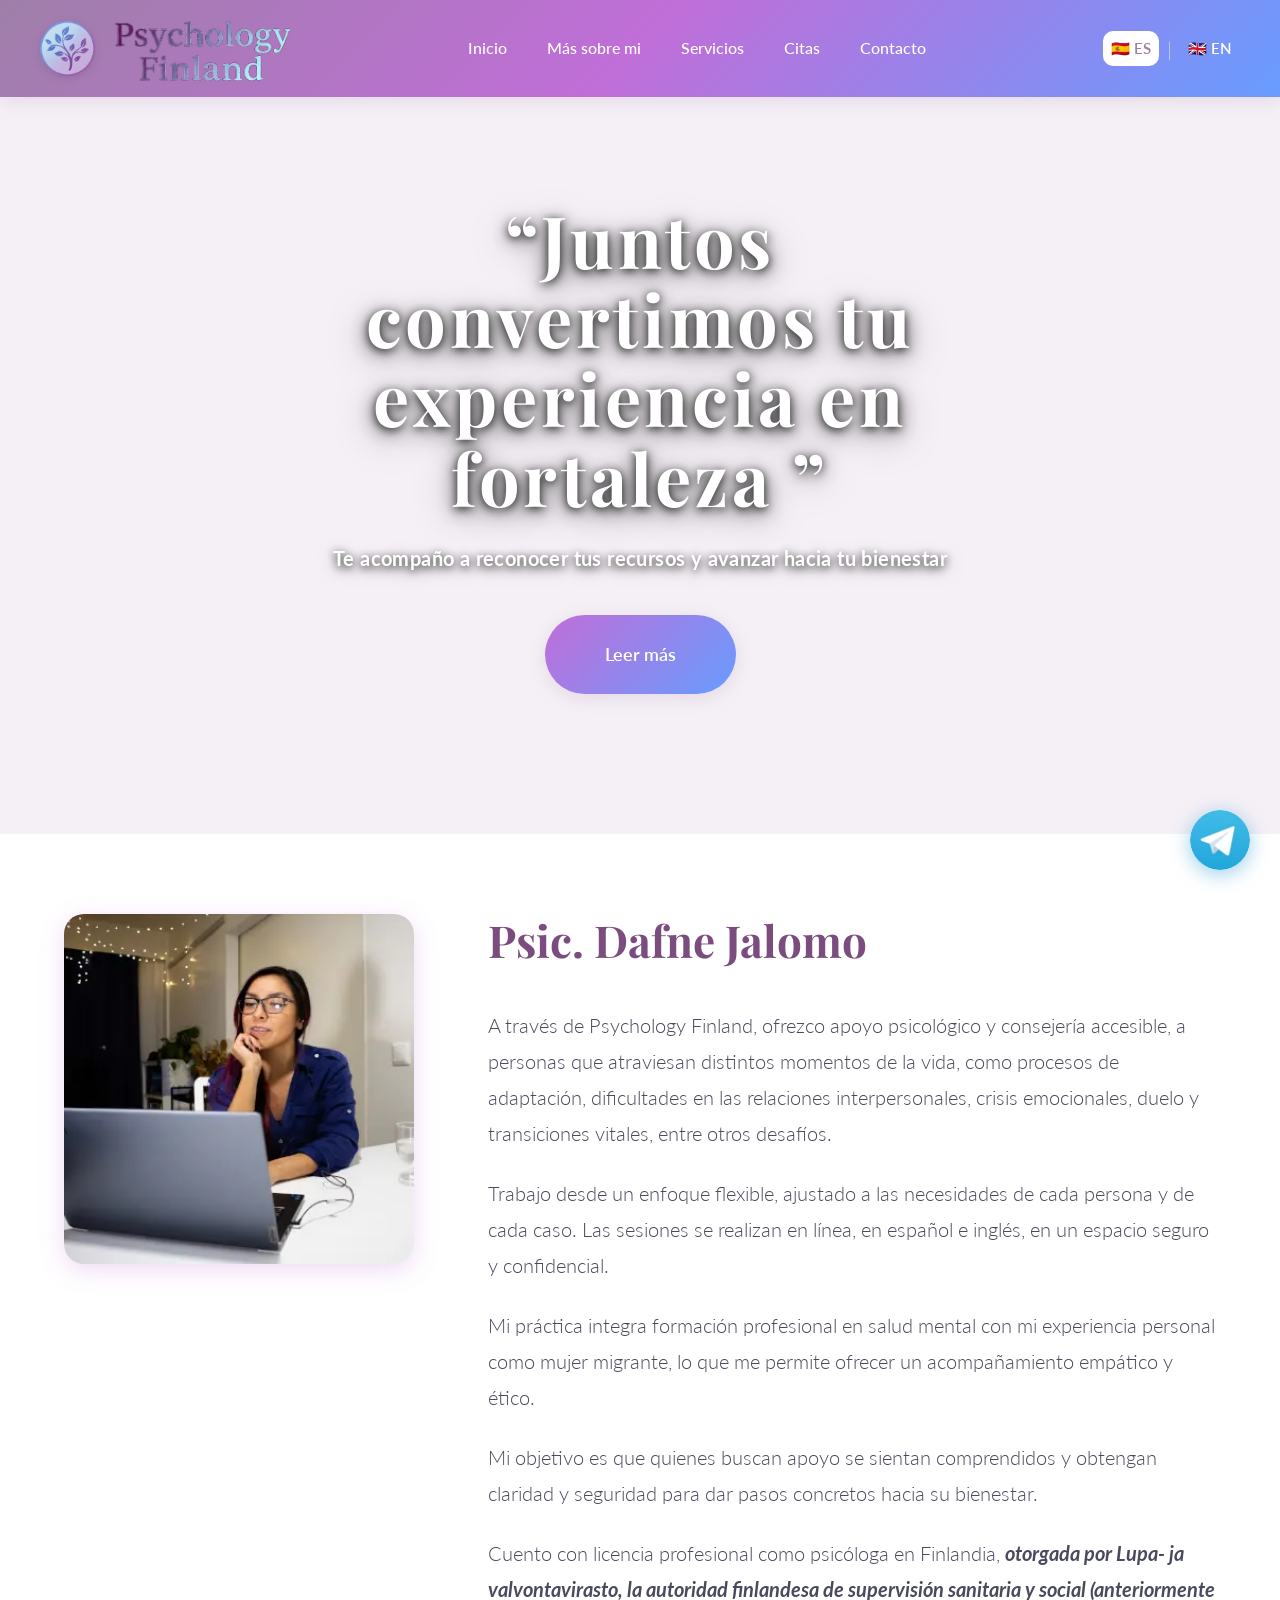
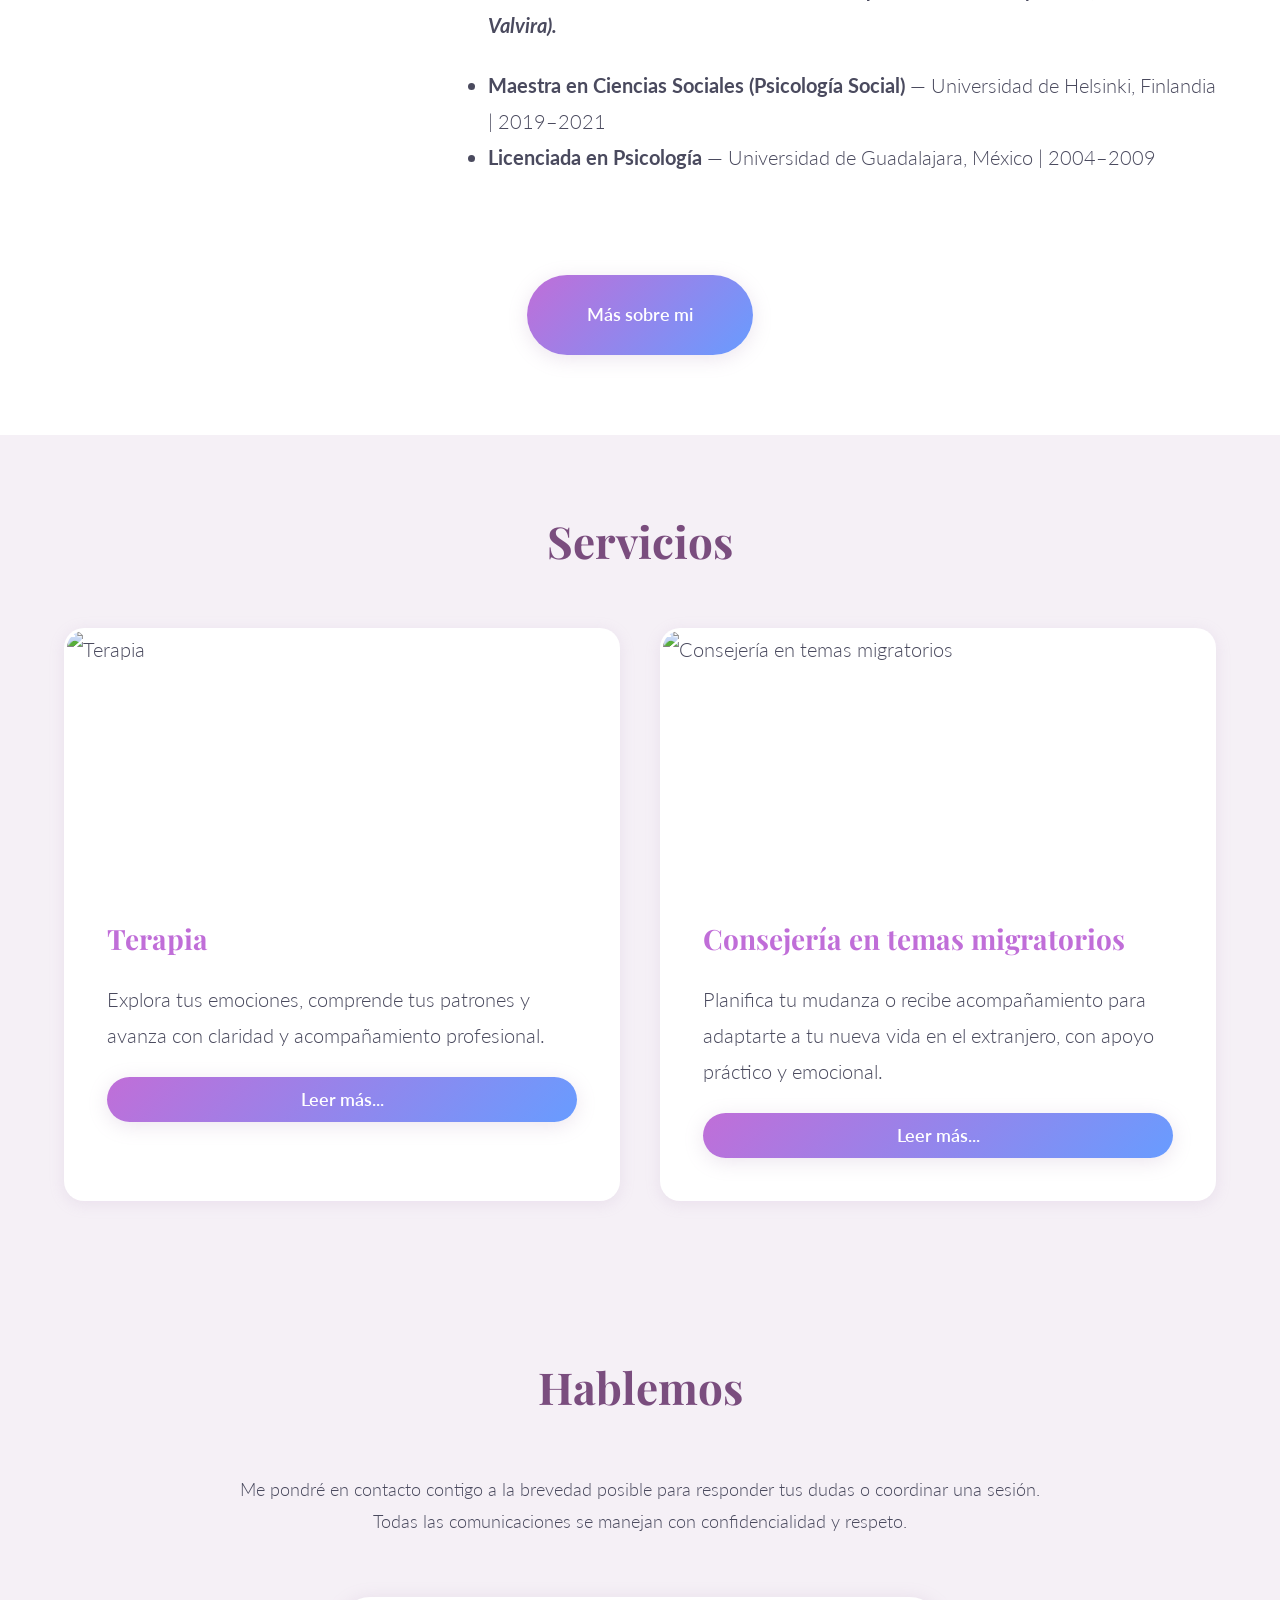
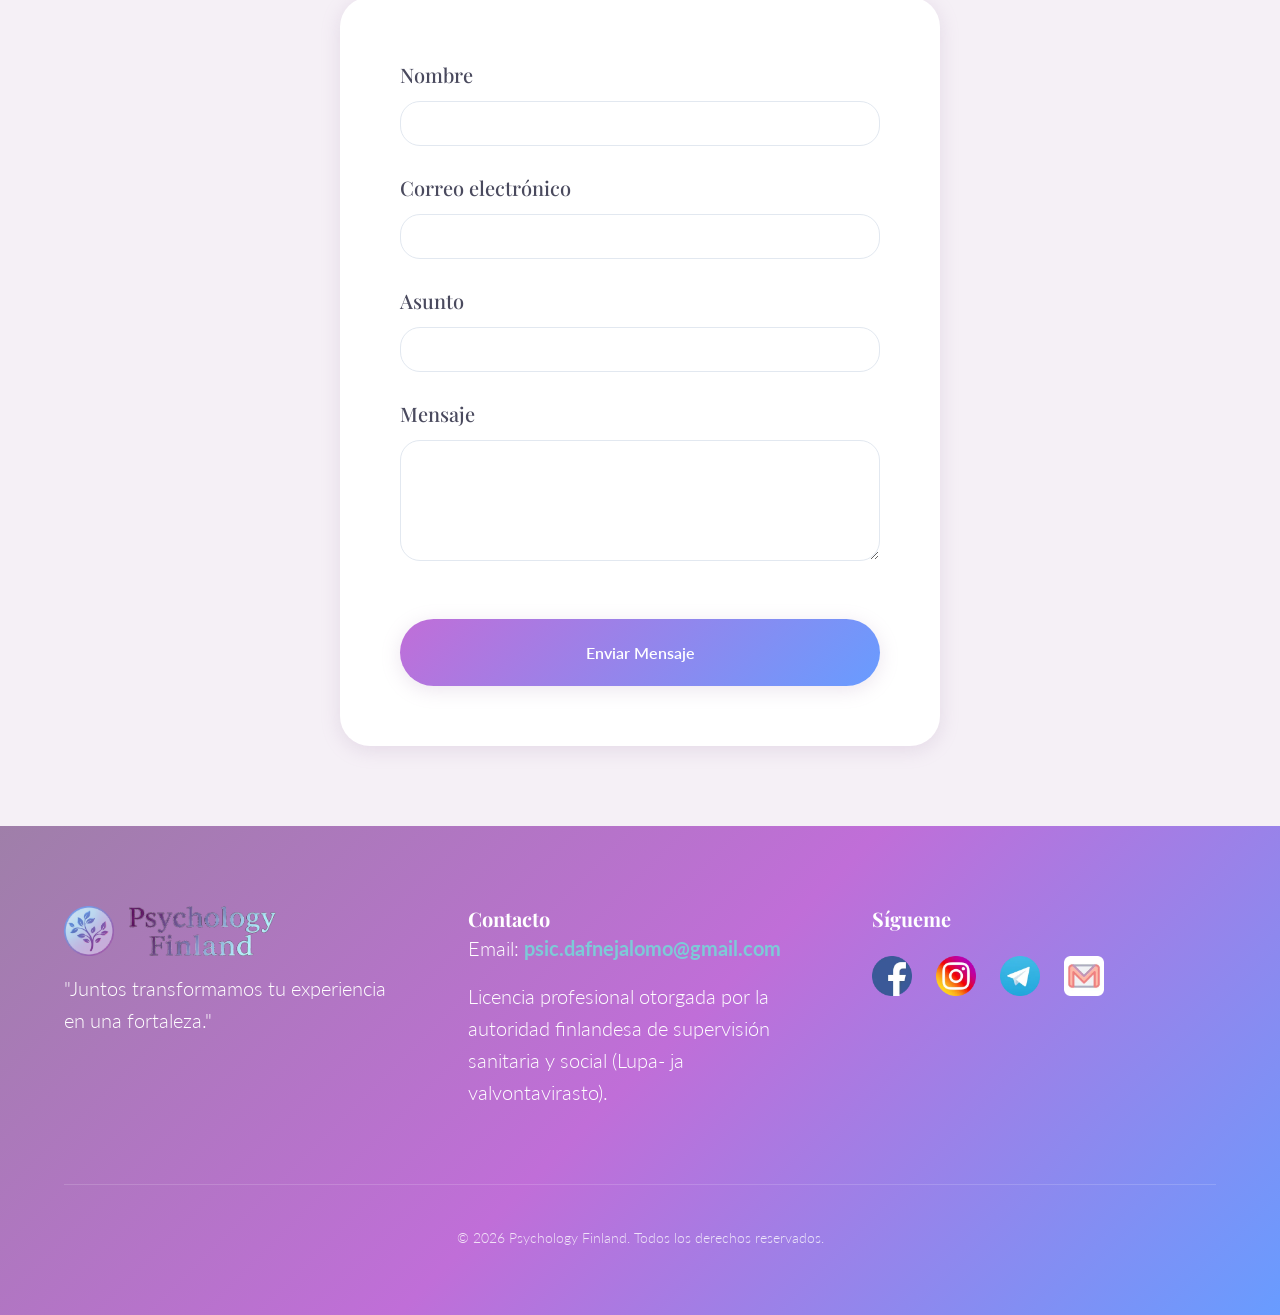
==== index.html @ 2a694413 "Primer commit: Diseño de la web terminado" ====
<!DOCTYPE html>
<html lang="es">

<head>
    <meta charset="UTF-8">
    <meta name="viewport" content="width=device-width, initial-scale=1.0">
    <meta name="description"
        content="Psychology Finland ofrece atención psicológica accesible para migrantes en Finlandia. Servicios en español e inglés.">
    <meta name="keywords" content="psicología, Finlandia, migrantes, terapia online, español, inglés, duelo migratorio">
    <meta name="author" content="Dafne Jalomo">
    <meta property="og:title" content="Psychology Finland - Atención Psicológica para Migrantes">
    <meta property="og:description" content="Juntos transformamos tu experiencia en una fortaleza">
    <meta property="og:type" content="website">
    <meta property="og:url" content="https://psychologyfinland.com">

    <title>Psychology Finland - Atención Psicológica para Migrantes</title>

    <!-- Google Fonts -->
    <link rel="preconnect" href="https://fonts.googleapis.com">
    <link rel="preconnect" href="https://fonts.gstatic.com" crossorigin>
    <link
        href="https://fonts.googleapis.com/css2?family=Playfair+Display:wght@700;900&family=Funnel+Sans:wght@300;400;500&family=Lora:wght@400;500;600&family=Lato:wght@300;400;700&display=swap"
        rel="stylesheet">

    <link rel="stylesheet" href="css/styles.css?v=3">
    <link rel="icon" type="image/png" sizes="192x192" href="img/logo-symbol-v2.png">
</head>

<body>
    <!-- Header -->
    <header class="header">
        <div class="header-container">
            <a href="index.html" class="logo" style="text-decoration: none;">
                <img src="img/logo-symbol-v2.png" alt="Psychology Finland Logo" class="header-logo-icon">
                <img src="img/logo-text-transparent.png" alt="Psychology Finland" class="header-logo-text">
            </a>
            <nav class="nav" id="mainNav">
                <a href="#" data-es="Inicio" data-en="Home">Inicio</a>
                <a href="about.html" data-es="Más sobre mi" data-en=" More about me">Más sobre mi</a>
                <div class="nav-dropdown">
                    <a href="#services" data-es="Servicios" data-en="Services">Servicios</a>
                    <div class="dropdown-menu">
                        <a href="terapia.html" data-es="Terapia" data-en="Therapy">Terapia</a>
                        <a href="consejeria.html" data-es="Consejería en temas migratorios"
                            data-en="Migration Counseling">Consejería en temas migratorios</a>
                    </div>
                </div>
                <a href="citas.html" data-es="Citas" data-en="Appointments">Citas</a>
                <a href="#contact" data-es="Contacto" data-en="Contact">Contacto</a>
            </nav>
            <div class="language-switcher">
                <input type="radio" name="lang" id="lang-es" value="es" checked hidden>
                <input type="radio" name="lang" id="lang-en" value="en" hidden>
                <label for="lang-es" class="lang-btn active" data-lang="es">🇪🇸 ES</label>
                <span class="separator">|</span>
                <label for="lang-en" class="lang-btn" data-lang="en">🇬🇧 EN</label>
            </div>
            <button class="menu-toggle" id="menuToggle">
                <span></span>
                <span></span>
                <span></span>
            </button>
        </div>
    </header>

    <!-- Hero Section -->
    <section class="hero">
        <div class="hero-image">
            <video autoplay muted loop playsinline loading="eager">
                <source src="videos/flor_animada.mp4" type="video/mp4">
                Tu navegador no soporta videos HTML5.
            </video>
        </div>
        <div class="hero-content">
            <h1 class="hero-title" data-es="&ldquo;Juntos convertimos tu experiencia en fortaleza &rdquo;"
                data-en="&ldquo;Together, we transform your experiences into strengths &rdquo;">
                &ldquo;Juntos convertimos tu experiencia en fortaleza &rdquo;
            </h1>
            <p class="hero-subtitle" data-es="Te acompaño a reconocer tus recursos y avanzar hacia tu bienestar"
                data-en="I support you in recognizing your resources and moving toward greater well-being.">
                Te acompaño a reconocer tus recursos y avanzar hacia tu bienestar
            </p>
            <a href="#about" class="cta-button">
                <span data-es="Leer más" data-en="Read more">Leer más</span>
            </a>
        </div>
    </section>

    <!-- About Section -->
    <section class="about" id="about">
        <div class="container">
            <div class="about-grid">
                <div class="about-image-wrapper">
                    <img src="img/DJalomo_330.webp" alt="Dafne Jalomo - Psychologist" class="about-image">
                </div>
                <div class="about-content">
                    <h2 class="section-title" data-es="Psic. Dafne Jalomo" data-en="Psychologist Dafne Jalomo">Psic.
                        Dafne Jalomo</h2>

                    <div class="about-text" data-es="visible" data-en="hidden">
                        <p>A través de Psychology Finland, ofrezco apoyo psicológico y consejería accesible, a personas
                            que atraviesan distintos momentos de la vida, como procesos de adaptación, dificultades en
                            las relaciones interpersonales, crisis emocionales, duelo y transiciones vitales, entre
                            otros desafíos.</p>

                        <p>Trabajo desde un enfoque flexible, ajustado a las necesidades de cada persona y de cada caso.
                            Las sesiones se realizan en línea, en español e inglés, en un espacio seguro y confidencial.
                        </p>

                        <p>Mi práctica integra formación profesional en salud mental con mi experiencia personal como
                            mujer migrante, lo que me permite ofrecer un acompañamiento empático y ético.</p>

                        <p>Mi objetivo es que quienes buscan apoyo se sientan comprendidos y obtengan claridad y
                            seguridad para dar pasos concretos hacia su bienestar.</p>

                        <p>Cuento con licencia profesional como psicóloga en Finlandia,
                            <strong><em>otorgada por Lupa- ja valvontavirasto, la autoridad finlandesa
                                    de supervisión sanitaria y social (anteriormente Valvira). </em></strong>
                        </p>

                        <ul>
                            <li><strong>Maestra en Ciencias Sociales (Psicología Social)</strong> — Universidad de
                                Helsinki, Finlandia | 2019–2021
                            </li>

                            <li><strong>Licenciada en Psicología</strong> — Universidad de Guadalajara, México |
                                2004–2009
                            </li>
                        </ul>
                    </div>

                    <div class="about-text" data-es="hidden" data-en="visible">
                        <p>Through Psychology Finland, I provide accessible psychological support and counseling to
                            individuals navigating different stages of life, such as adaptation processes, difficulties
                            in interpersonal relationships, emotional crises, grief, and life transitions, among other
                            challenges.</p>

                        <p>I work from a flexible approach, tailored to the needs of each individual and each case.
                            Sessions are conducted online, in Spanish and English, in a safe and confidential space.</p>

                        <p>My practice integrates professional training in mental health with my personal experience as
                            a migrant woman, allowing me to offer empathetic and ethical support.</p>

                        <p>My goal is for those seeking support to feel understood and to gain clarity and a sense of
                            security to take concrete steps toward their well-being.</p>

                        <p>I am a licensed psychologist in Finland,
                            <strong><em>registered with Lupa- ja valvontavirasto, the Finnish supervisory authority
                                    for health and social welfare (formerly Valvira).</em></strong>
                        </p>

                        <ul>
                            <li><strong>Master of Social Sciences (Social Psychology)</strong> — University of Helsinki,
                                Finland | 2019–2021
                            </li>

                            <li><strong>Bachelor’s Degree in Psychology</strong> — University of Guadalajara, Mexico |
                                2004–2009
                            </li>
                        </ul>
                    </div>
                </div>
            </div>
            <div class="about-cta-container">
                <a href="about.html" class="cta-button">
                    <span data-es="Más sobre mi" data-en="More about me">Más sobre mi</span>
                </a>
            </div>
        </div>
    </section>

    <!-- Services Section -->
    <section class="services" id="services">
        <div class="container">
            <h2 class="section-title centered" data-es="Servicios" data-en="Services">Servicios</h2>

            <div class="services-grid">
                <!-- Service Card 1 -->
                <div class="service-card">
                    <div class="service-image">
                        <img src="img/Boterapia.png" alt="Terapia" loading="lazy">
                    </div>
                    <div class="service-content">
                        <h3 data-es="Terapia" data-en="Therapy">Terapia Individual</h3>
                        <p data-es="Explora tus emociones, comprende tus patrones y avanza con claridad y acompañamiento profesional."
                            data-en="Explore your emotions, understand your patterns, and move forward with clarity and support. ">
                            Explora tus emociones, comprende tus patrones y avanza con claridad y acompañamiento
                            profesional.
                        </p>
                        <a href="terapia.html" class="cta-button service-btn">
                            <span data-es="Leer más..." data-en="Read more...">Leer más...</span>
                        </a>
                    </div>
                </div>

                <!-- Service Card 2 -->
                <div class="service-card">
                    <div class="service-image">
                        <img src="img/heroconsuling.png" alt="Consejería en temas migratorios" loading="lazy">
                    </div>
                    <div class="service-content">
                        <h3 data-es="Consejería en temas migratorios" data-en="Migration Counseling">
                            Consejería en temas migratorios</h3>
                        <p data-es="Planifica tu mudanza o recibe acompañamiento para adaptarte a tu nueva vida en el extranjero, con apoyo práctico y emocional. "
                            data-en="Plan your move and navigate the adaptation to your new life abroad with practical guidance and emotional support.">
                            Planifica tu mudanza o recibe acompañamiento para adaptarte a tu nueva vida en el
                            extranjero, con apoyo práctico y emocional.
                        </p>
                        <a href="consejeria.html" class="cta-button service-btn">
                            <span data-es="Leer más..." data-en="Read more...">Leer más...</span>
                        </a>
                    </div>
                </div>
            </div>
        </div>
    </section>

    <!-- Contact Section -->
    <section class="contact" id="contact">
        <div class="container">
            <h2 class="section-title centered" data-es="Hablemos" data-en="Get in touch">Hablemos</h2>

            <div class="contact-intro">
                <p data-es="Me pondré en contacto contigo a la brevedad posible para responder tus dudas o coordinar una sesión. Todas las comunicaciones se manejan con confidencialidad y respeto."
                    data-en="I will get back to you as soon as possible to answer your questions or schedule a session. All communications are handled with confidentiality and respect.">
                    Me pondré en contacto contigo a la brevedad posible para responder tus dudas o coordinar una sesión.
                    Todas las comunicaciones se manejan con confidencialidad y respeto.
                </p>
            </div>

            <div class="contact-form-container">
                <form action="mailto:psic.dafnejalomo@gmail.com" method="post" enctype="text/plain"
                    class="contact-form">
                    <div class="form-group">
                        <label for="name" data-es="Nombre" data-en="Name">Nombre</label>
                        <input type="text" id="name" name="name" required>
                    </div>

                    <div class="form-group">
                        <label for="email" data-es="Correo electrónico" data-en="Email">Correo electrónico</label>
                        <input type="email" id="email" name="email" required>
                    </div>

                    <div class="form-group">
                        <label for="subject" data-es="Asunto" data-en="Subject">Asunto</label>
                        <input type="text" id="subject" name="subject" required>
                    </div>

                    <div class="form-group">
                        <label for="message" data-es="Mensaje" data-en="Message">Mensaje</label>
                        <textarea id="message" name="message" rows="5" required></textarea>
                    </div>

                    <button type="submit" class="cta-button submit-btn">
                        <span data-es="Enviar Mensaje" data-en="Send Message">Enviar Mensaje</span>
                    </button>
                </form>
            </div>
        </div>
    </section>

    <!-- Footer -->
    <footer class="footer">
        <div class="container">
            <div class="footer-grid">
                <div class="footer-column">
                    <div class="footer-brand-container">
                        <img src="img/logo-symbol-v2.png" alt="Psychology Finland Logo" class="footer-logo-icon">
                        <img src="img/logo-text-transparent.png" alt="Psychology Finland" class="footer-logo-text">
                    </div>
                    <p data-es="&quot;Juntos transformamos tu experiencia en una fortaleza.&quot;"
                        data-en="&quot;Together we transform your experience into strengths.&quot;">
                        "Juntos transformamos tu experiencia en una fortaleza.
                    </p>
                </div>

                <div class="footer-column">
                    <h4 data-es="Contacto" data-en="Contact">Contacto</h4>
                    <p>Email: <a href="mailto:psic.dafnejalomo@gmail.com">psic.dafnejalomo@gmail.com</a></p>
                    <p data-es="Licencia profesional otorgada por la autoridad finlandesa de supervisión sanitaria y social (Lupa- ja valvontavirasto)."
                        data-en="Professional license granted by the Finnish supervisory authority for health and social welfare (Lupa- ja valvontavirasto).">
                        Licencia profesional otorgada por la autoridad finlandesa de supervisión sanitaria y social (Lupa- ja valvontavirasto).
                    </p>
                </div>

                <div class="footer-column">
                    <h4 data-es="Sígueme" data-en="Follow Me">Sígueme</h4>
                    <div class="social-icons">
                        <a href="https://www.facebook.com/Psic.Finlandia" aria-label="Facebook" target="_blank">
                            <img src="img/icono-facebook.webp" alt="Facebook">
                        </a>
                        <a href="https://www.instagram.com/psicologaenfinlandia/" aria-label="Instagram"
                            target="_blank">
                            <img src="img/icono-intagram.webp" alt="Instagram">
                        </a>
                        <a href="https://t.me/Dafne_ps" aria-label="Telegram" target="_blank">
                            <img src="img/icono-telegram.webp" alt="Telegram">
                        </a>
                        <a href="mailto:psic.dafnejalomo@gmail.com" aria-label="Email">
                            <img src="img/icono-email.webp" alt="Email">
                        </a>
                    </div>
                </div>
            </div>

            <div class="footer-bottom">
                <p>&copy; 2026 Psychology Finland. <span data-es="Todos los derechos reservados."
                        data-en="All rights reserved.">Todos los derechos reservados.</span></p>
            </div>
        </div>
    </footer>

    <!-- Floating Telegram Button -->
    <a href="https://t.me/Dafne_ps" class="floating-telegram" target="_blank" rel="noopener"
        aria-label="Contact on Telegram">
        <img src="img/icono-telegram.webp" alt="Telegram">
    </a>

    <script src="js/main.js"></script>
</body>

</html>
---- css/styles.css ----
/* ==========================================
   PSYCHOLOGY FINLAND - MODERN DESIGN SYSTEM
   ========================================== */

/* Reset & Base Styles */
* {
    margin: 0;
    padding: 0;
    box-sizing: border-box;
}

:root {
    /* Migration Transition Color Palette */
    --color-lilac-light: #b695c0;
    --color-lilac-medium: #9f7fa9;
    --color-magenta: #c06ed8;
    --color-purple-dark: #7A4D7E;
    --color-sky-blue: #689cff;
    --color-turquoise: #7dcad7;
    --color-sand: #f5f0f6;
    --color-white: #FFFFFF;
    --color-slate: #4a4a5e;

    /* Typography */
    --font-heading: 'Playfair Display', serif;
    --font-body: 'Lato', sans-serif;

    /* Spacing */
    --spacing-xs: 8px;
    --spacing-sm: 16px;
    --spacing-md: 24px;
    --spacing-lg: 40px;
    --spacing-xl: 60px;
    --spacing-xxl: 80px;

    /* Border Radius */
    --radius-sm: 10px;
    --radius-md: 20px;
    --radius-lg: 30px;
    --radius-full: 9999px;

    /* Shadows - Lilac tones */
    --shadow-sm: 0 2px 10px rgba(159, 127, 169, 0.15);
    --shadow-md: 0 4px 20px rgba(159, 127, 169, 0.2);
    --shadow-lg: 0 8px 30px rgba(159, 127, 169, 0.25);

    /* Transitions */
    --transition: 300ms ease-in-out;
}

html {
    scroll-behavior: smooth;
}

body {
    font-family: var(--font-body);
    font-size: 20px;
    font-weight: 300;
    line-height: 1.8;
    color: var(--color-slate);
    background-color: var(--color-sand);
    overflow-x: hidden;
}

/* Container */
.container {
    max-width: 1200px;
    margin: 0 auto;
    padding: 0 var(--spacing-md);
}

/* Typography */
h1,
h2,
h3,
h4,
h5,
h6 {
    font-family: var(--font-heading);
    line-height: 1.3;
    font-weight: 700;
    color: var(--color-lilac-medium);
}

h1 {
    font-size: clamp(2rem, 5vw, 3rem);
}

h2 {
    font-size: clamp(1.75rem, 4vw, 2.5rem);
}

h3 {
    font-size: clamp(1.25rem, 3vw, 1.75rem);
}

p {
    margin-bottom: var(--spacing-md);
}

a {
    color: var(--color-magenta);
    text-decoration: none;
    transition: color var(--transition);
}

a:hover {
    color: var(--color-sky-blue);
}

/* ==========================================
   HEADER
   ========================================== */
.header {
    position: fixed;
    top: 0;
    left: 0;
    right: 0;
    z-index: 1000;
    background: linear-gradient(135deg,
            var(--color-lilac-medium) 0%,
            var(--color-magenta) 50%,
            var(--color-sky-blue) 100%);
    backdrop-filter: blur(10px);
    box-shadow: var(--shadow-md);
    padding: var(--spacing-sm) var(--spacing-md);
    transition: all var(--transition);
}

.header.scrolled {
    padding: 8px 24px;
    box-shadow: 0 4px 20px rgba(0, 0, 0, 0.12);
}

.header-container {
    max-width: 1200px;
    margin: 0 auto;
    display: flex;
    align-items: center;
    justify-content: space-between;
    gap: var(--spacing-md);
}

.logo {
    display: flex;
    align-items: center;
    gap: 10px;
}

.header-logo-icon {
    height: 55px;
    width: auto;
    object-fit: contain;
    filter: drop-shadow(0 2px 4px rgba(0, 0, 0, 0.1));
    transition: height 0.3s ease;
}

.header-logo-text {
    height: 60px;
    width: auto;
    object-fit: contain;
    margin-left: 10px;
    margin-top: 5px;
}



.footer-brand-container {
    display: flex;
    align-items: center;
    gap: 15px;
    margin-bottom: var(--spacing-sm);
}

.footer-logo-icon {
    height: 50px;
    width: auto;
    object-fit: contain;
}

.footer-logo-text {
    height: 50px;
    width: auto;
    object-fit: contain;
}

.footer-logo-pf {
    height: 60px;
    width: auto;
    margin-bottom: var(--spacing-sm);
    display: block;
}

.logo span {
    font-family: var(--font-heading);
    font-size: 1.5rem;
    font-weight: 400;
    color: var(--color-white);
    letter-spacing: 0.5px;
    text-shadow: 0 2px 4px rgba(0, 0, 0, 0.1);
    white-space: nowrap;
}

.nav {
    display: flex;
    gap: var(--spacing-lg);
}

.nav a {
    font-weight: 500;
    font-size: 1rem;
    color: var(--color-white);
    position: relative;
    padding: var(--spacing-xs) 0;
}

.nav a::after {
    content: '';
    position: absolute;
    bottom: 0;
    left: 0;
    width: 0;
    height: 2px;
    background-color: var(--color-turquoise);
    transition: width var(--transition);
}

.nav a:hover::after {
    width: 100%;
}

.nav-dropdown {
    position: relative;
    display: flex;
    align-items: center;
}

.dropdown-menu {
    display: none;
    position: absolute;
    top: 100%;
    left: 0;
    background-color: var(--color-white);
    min-width: 220px;
    box-shadow: var(--shadow-md);
    border-radius: var(--radius-sm);
    z-index: 1000;
    flex-direction: column;
    padding: var(--spacing-xs) 0;
    margin-top: 5px;
}

.nav-dropdown:hover .dropdown-menu {
    display: flex;
}

.dropdown-menu a {
    color: var(--color-slate) !important;
    padding: 10px 20px !important;
    font-size: 0.95rem;
    display: block;
    width: 100%;
}

.dropdown-menu a:hover {
    background-color: var(--color-sand);
    color: var(--color-magenta) !important;
}

.dropdown-menu a::after {
    display: none;
    /* No underline effect in dropdown */
}

.language-switcher {
    display: flex;
    align-items: center;
    gap: var(--spacing-xs);
}

.lang-btn {
    background: none;
    border: none;
    font-family: var(--font-body);
    font-size: 0.95rem;
    font-weight: 600;
    color: var(--color-white);
    cursor: pointer;
    padding: 4px 8px;
    border-radius: var(--radius-sm);
    transition: all var(--transition);
}

.lang-btn.active {
    color: var(--color-lilac-medium);
    background-color: var(--color-white);
}

.lang-btn:hover:not(.active) {
    background-color: rgba(255, 255, 255, 0.15);
}

.separator {
    color: var(--color-white);
    opacity: 0.6;
}

.menu-toggle {
    display: none;
    flex-direction: column;
    gap: 5px;
    background: none;
    border: none;
    cursor: pointer;
    padding: var(--spacing-xs);
}

.menu-toggle span {
    width: 25px;
    height: 2px;
    background-color: var(--color-white);
    transition: all var(--transition);
}

/* ==========================================
   HERO SECTION
   ========================================== */
.hero {
    position: relative;
    min-height: 65vh;
    display: flex;
    align-items: center;
    justify-content: center;
    padding: var(--spacing-xxl) var(--spacing-md);
    padding-top: calc(var(--spacing-xxl) + 60px);
    overflow: hidden;
}

.hero-image {
    position: absolute;
    top: 0;
    left: 0;
    width: 100%;
    height: 100%;
    z-index: 0;
}

.hero-image::after {
    content: '';
    position: absolute;
    top: 0;
    left: 0;
    width: 100%;
    height: 100%;
    background: transparent;
}

.hero-image img {
    width: 100%;
    height: 100%;
    object-fit: cover;
    object-position: center;
}

.hero-image video {
    width: 100%;
    height: 100%;
    object-fit: cover;
    object-position: center;
}

.hero-about {
    min-height: 55vh;
}

.hero-about .hero-image img {
    object-position: left 45%;
}

.hero-content {
    position: relative;
    z-index: 1;
    max-width: 800px;
    text-align: center;
    padding: var(--spacing-xl);
    background: transparent;
    border-radius: var(--radius-md);
}

.hero-title {
    font-family: var(--font-heading);
    font-size: clamp(2.5rem, 8vw, 4.5rem);
    font-weight: 700;
    letter-spacing: 0.05em;
    line-height: 1.1;
    margin-bottom: var(--spacing-md);
    color: var(--color-white);
    text-shadow:
        0 2px 10px rgba(0, 0, 0, 0.8),
        0 4px 20px rgba(0, 0, 0, 0.6),
        0 8px 40px rgba(0, 0, 0, 0.4);
}

.hero-subtitle {
    font-size: 1.25rem;
    font-weight: 700;
    letter-spacing: 0.02em;
    margin-bottom: var(--spacing-lg);
    color: var(--color-white);
    line-height: 1.7;
    text-shadow:
        0 2px 8px rgba(0, 0, 0, 0.8),
        0 4px 16px rgba(0, 0, 0, 0.5);
}

/* Page Hero (clean without image, using theme gradient) */
.hero-clean {
    min-height: 40vh;
    background: linear-gradient(135deg, var(--color-lilac-medium) 0%, var(--color-magenta) 50%, var(--color-sky-blue) 100%);
    display: flex;
    align-items: center;
    justify-content: center;
    padding-top: 80px;
    /* Offset for fixed header */
    text-align: center;
}

.hero-therapy {
    background: linear-gradient(rgba(159, 127, 169, 0.4), rgba(182, 149, 192, 0.5)), url('../img/balsa 2 dafne.webp');
    background-size: cover;
    background-position: center;
    background-repeat: no-repeat;
    min-height: 55vh;
}

.hero-counseling {
    background: linear-gradient(rgba(159, 127, 169, 0.4), rgba(182, 149, 192, 0.5)), url('../img/heroconsuling.png');
    background-size: cover;
    background-position: center 15%;
    background-repeat: no-repeat;
    min-height: 55vh;
}

.hero-clean .hero-content {
    background: transparent;
    padding: var(--spacing-lg);
}

.hero-clean .hero-title {
    text-shadow: 0 2px 10px rgba(0, 0, 0, 0.2);
    margin-bottom: 0;
}

.hero-therapy .hero-title,
.hero-counseling .hero-title {
    text-shadow: 0 4px 20px rgba(0, 0, 0, 0.6);
}

/* Readable Text Page Content */
.page-content {
    padding: var(--spacing-xxl) var(--spacing-md);
    background-color: var(--color-white);
}

.text-container {
    max-width: 800px;
    margin: 0 auto;
    font-size: 1.15rem;
    line-height: 1.9;
    color: var(--color-slate);
}

.text-container p {
    margin-bottom: var(--spacing-lg);
}

.text-container h2 {
    margin-top: var(--spacing-xl);
    margin-bottom: var(--spacing-md);
    color: var(--color-purple-dark);
}

.text-container h3 {
    margin-top: var(--spacing-lg);
    margin-bottom: var(--spacing-sm);
    color: var(--color-magenta);
}


.cta-button {
    display: inline-block;
    padding: var(--spacing-md) var(--spacing-xl);
    background: linear-gradient(135deg, var(--color-magenta) 0%, var(--color-sky-blue) 100%);
    color: var(--color-white);
    font-family: var(--font-body);
    font-size: 1.1rem;
    font-weight: 600;
    border-radius: var(--radius-full);
    box-shadow: var(--shadow-md);
    transition: all var(--transition);
    border: none;
}

.cta-button:hover {
    background: linear-gradient(135deg, var(--color-sky-blue) 0%, var(--color-turquoise) 100%);
    transform: translateY(-3px);
    box-shadow: var(--shadow-lg);
    color: var(--color-white);
}

.cta-button:active {
    transform: translateY(-1px);
}

/* ==========================================
   ABOUT SECTION
   ========================================== */
.about {
    padding: var(--spacing-xxl) var(--spacing-md);
    background-color: var(--color-white);
}

.section-title {
    font-family: var(--font-heading);
    font-size: clamp(2rem, 5vw, 2.75rem);
    font-weight: 700;
    color: var(--color-purple-dark);
    margin-bottom: var(--spacing-lg);
    line-height: 1.2;
}

.section-title.centered {
    text-align: center;
    margin-bottom: var(--spacing-xl);
}


.about-grid {
    display: grid;
    grid-template-columns: 1fr 2fr;
    gap: var(--spacing-xl);
    align-items: start;
}

.about-image-wrapper {
    position: sticky;
    top: 100px;
}

.about-image {
    width: 100%;
    max-width: 350px;
    border-radius: var(--radius-md);
    box-shadow: 0 6px 25px rgba(192, 110, 216, 0.25);
    transition: transform var(--transition);
}

.about-image:hover {
    transform: scale(1.02);
}

.about-cta-container {
    width: 100%;
    text-align: center;
    margin-top: var(--spacing-xl);
    padding-top: var(--spacing-lg);
    display: block;
}

/* ==========================================
   ABOUT CARDS GRID
   ========================================== */
.about-grid-cards {
    display: grid;
    grid-template-columns: 1fr;
    gap: var(--spacing-lg);
    margin-bottom: var(--spacing-xl);
    max-width: 900px;
    margin-left: auto;
    margin-right: auto;
}

.about-card {
    background-color: var(--color-white);
    border-radius: var(--radius-md);
    box-shadow: 0 4px 20px rgba(0, 0, 0, 0.05);
    /* Soft, static shadow */
    padding: var(--spacing-lg);
    border: 1px solid rgba(159, 127, 169, 0.1);
    transition: transform 0.3s ease;
    /* Subtle hover lift only */
    height: 100%;
    /* Equal height cards */
    display: flex;
    flex-direction: column;
}

.about-card:hover {
    transform: translateY(-5px);
    box-shadow: 0 8px 25px rgba(0, 0, 0, 0.08);
}

.about-card-title {
    font-family: var(--font-heading);
    color: var(--color-lilac-medium);
    margin-bottom: var(--spacing-md);
    border-bottom: 2px solid var(--color-sky-blue);
    padding-bottom: var(--spacing-xs);
    font-size: 2rem;
}

.about-card-content {
    color: var(--color-slate);
    line-height: 1.7;
    flex-grow: 1;
}

/* Full width card for specific sections */
.about-card.full-width {
    grid-column: 1 / -1;
}

/* Highlight card style */
.highlight-card {
    background-color: rgba(182, 149, 192, 0.05);
    border-color: var(--color-lilac-medium);
}

.two-columns {
    display: grid;
    grid-template-columns: 1fr 1fr;
    gap: var(--spacing-md);
}

.detail-text {
    display: block;
    font-size: 0.9em;
    color: var(--color-text-light);
    margin-top: 5px;
}

.excerpt-text {
    font-size: 0.95em;
    font-style: italic;
    background: #f9f9f9;
    padding: var(--spacing-sm);
    border-radius: var(--radius-sm);
    margin-top: var(--spacing-md);
}

/* Mobile responsiveness */
@media (max-width: 768px) {
    .two-columns {
        grid-template-columns: 1fr;
    }

    .about-card.full-width {
        grid-column: auto;
    }

    .about-card-title {
        font-size: 1.25rem;
    }
}

/* ==========================================
   SERVICES SECTION
   ========================================== */
.services {
    padding: var(--spacing-xxl) var(--spacing-md);
    background-color: var(--color-sand);
}

.services-grid {
    display: grid;
    grid-template-columns: repeat(auto-fit, minmax(300px, 1fr));
    gap: var(--spacing-lg);
    margin-top: var(--spacing-xl);
}

.service-card {
    background-color: var(--color-white);
    border-radius: var(--radius-md);
    overflow: hidden;
    box-shadow: 0 3px 15px rgba(182, 149, 192, 0.18);
    transition: all var(--transition);
    border: 3px solid transparent;
}

.service-card:hover {
    transform: translateY(-10px);
    box-shadow: 0 10px 40px rgba(192, 110, 216, 0.3);
    border-color: var(--color-turquoise);
}

.service-image {
    width: 100%;
    height: 250px;
    overflow: hidden;
}

.service-image img {
    width: 100%;
    height: 100%;
    object-fit: cover;
    transition: transform var(--transition);
}

.service-card:hover .service-image img {
    transform: scale(1.1);
}

.service-content {
    padding: var(--spacing-lg);
}

.service-content h3 {
    margin-bottom: var(--spacing-md);
    color: var(--color-magenta);
}

.service-content p {
    color: var(--color-slate);
    margin-bottom: 0;
}

.service-btn {
    margin-top: var(--spacing-md);
    width: 100%;
    text-align: center;
}

.service-btn {
    margin-top: var(--spacing-md);
    width: 100%;
    text-align: center;
    padding: 12px 10px;
    /* Ensure text doesn't get cut off */
    white-space: normal;
    overflow: visible;
    line-height: 1.2;
}

@media (max-width: 480px) {
    .service-content {
        padding: var(--spacing-md);
        /* Give more space for content */
    }

    .service-btn {
        font-size: 0.95rem;
        padding: 10px 5px;
    }
}

/* ==========================================
   CONTACT SECTION
   ========================================== */
.contact {
    padding: var(--spacing-xxl) 0;
    background-color: var(--color-light);
}

.contact-intro {
    text-align: center;
    max-width: 800px;
    margin: 0 auto var(--spacing-xl);
}

.contact-intro p {
    font-size: 1.1rem;
    color: var(--color-slate);
}

.contact-form-container {
    max-width: 600px;
    margin: 0 auto;
    background: var(--color-white);
    padding: var(--spacing-xl);
    border-radius: var(--radius-lg);
    box-shadow: var(--shadow-md);
}

.contact-form .form-group {
    margin-bottom: var(--spacing-md);
}

.contact-form label {
    display: block;
    margin-bottom: 8px;
    font-weight: 500;
    color: var(--color-dark);
    font-family: var(--font-heading);
}

.contact-form input,
.contact-form textarea {
    width: 100%;
    padding: 12px;
    border: 1px solid #e2e8f0;
    border-radius: var(--radius-md);
    font-family: var(--font-body);
    font-size: 1rem;
    transition: border-color 0.3s ease, box-shadow 0.3s ease;
}

.contact-form input:focus,
.contact-form textarea:focus {
    outline: none;
    border-color: var(--color-primary);
    box-shadow: 0 0 0 3px rgba(139, 92, 246, 0.1);
}

.contact-form .submit-btn {
    width: 100%;
    margin-top: var(--spacing-md);
    border: none;
    cursor: pointer;
    font-size: 1rem;
}

/* ==========================================
   FOOTER
   ========================================== */
.footer {
    background: linear-gradient(135deg,
            var(--color-lilac-medium) 0%,
            var(--color-magenta) 50%,
            var(--color-sky-blue) 100%);
    color: var(--color-white);
    padding: var(--spacing-xxl) var(--spacing-md) var(--spacing-lg);
}

.footer-grid {
    display: grid;
    grid-template-columns: repeat(auto-fit, minmax(250px, 1fr));
    gap: var(--spacing-xl);
    margin-bottom: var(--spacing-xl);
}

.footer-column h4 {
    color: var(--white);
    margin-bottom: 0;
    font-size: 1.25rem;
}

.footer-column p {
    margin-bottom: var(--spacing-sm);
    line-height: 1.6;
}

.footer-column a {
    color: var(--color-turquoise);
    font-weight: 700;
    transition: color var(--transition);
}

.footer-column a:hover {
    color: var(--white);
}

.social-icons {
    display: flex;
    gap: var(--spacing-md);
    margin-top: var(--spacing-md);
}

.social-icons a {
    transition: transform var(--transition);
}

.social-icons a:hover {
    transform: translateY(-5px);
}

.social-icons img {
    width: 40px;
    height: 40px;
    transition: filter var(--transition);
}


.footer-bottom {
    text-align: center;
    padding-top: var(--spacing-lg);
    border-top: 1px solid rgba(255, 255, 255, 0.2);
    font-size: 0.9rem;
    opacity: 0.8;
}

/* ==========================================
   RESPONSIVE DESIGN
   ========================================== */

/* Tablet */
@media (max-width: 1024px) {
    .about-grid {
        grid-template-columns: 1fr;
        gap: var(--spacing-lg);
    }

    .about-image-wrapper {
        position: static;
        text-align: center;
    }

    .about-image {
        max-width: 300px;
    }
}

/* Mobile */
@media (max-width: 768px) {
    .nav {
        position: fixed;
        top: 70px;
        right: -100%;
        width: 250px;
        height: calc(100vh - 70px);
        background: linear-gradient(135deg,
                var(--color-lilac-medium) 0%,
                var(--color-magenta) 50%,
                var(--color-sky-blue) 100%);
        backdrop-filter: blur(10px);
        flex-direction: column;
        padding: var(--spacing-lg);
        box-shadow: var(--shadow-lg);
        transition: right var(--transition);
        gap: var(--spacing-md);
        overflow-y: auto;
    }

    .nav.active {
        right: 0;
    }

    .nav-dropdown {
        flex-direction: column;
        align-items: flex-start;
        width: 100%;
    }

    .dropdown-menu {
        position: static;
        display: none;
        box-shadow: none;
        background-color: rgba(255, 255, 255, 0.1);
        padding: 5px 0;
        margin-top: 10px;
        width: 100%;
        min-width: unset;
        border-radius: var(--radius-sm);
    }

    .nav-dropdown:hover .dropdown-menu,
    .nav-dropdown:active .dropdown-menu,
    .nav-dropdown:focus-within .dropdown-menu {
        display: flex;
    }

    .dropdown-menu a {
        color: var(--color-white) !important;
        padding: 10px 15px !important;
        font-size: 0.95rem;
    }

    .dropdown-menu a:hover {
        background-color: rgba(255, 255, 255, 0.2);
    }

    .menu-toggle {
        display: flex;
    }

    .menu-toggle.active span:nth-child(1) {
        transform: rotate(45deg) translate(7px, 7px);
    }

    .menu-toggle.active span:nth-child(2) {
        opacity: 0;
    }

    .menu-toggle.active span:nth-child(3) {
        transform: rotate(-45deg) translate(7px, -7px);
    }

    .hero {
        min-height: 90vh;
        padding: var(--spacing-xl) var(--spacing-md);
    }

    .hero-content {
        padding: var(--spacing-lg);
    }

    .hero-subtitle {
        font-size: 1.1rem;
    }

    .hero-about {
        align-items: flex-start;
        padding-top: 120px;
    }

    .services-grid {
        grid-template-columns: 1fr;
    }

    .footer-grid {
        grid-template-columns: 1fr;
        gap: var(--spacing-lg);
    }
}

@media (max-width: 480px) {
    :root {
        --spacing-xl: 40px;
        --spacing-xxl: 60px;
    }

    p,
    li {
        font-size: 18px;
        line-height: 1.6;
    }

    .header-container {
        gap: var(--spacing-sm);
    }

    .header-logo-text {
        display: block;
        height: 28px;
        margin-left: 8px;
        margin-top: 3px;
    }



    .header-logo-icon {
        height: 45px;
    }

    .logo {
        gap: 8px;
    }

    .logo span {
        font-size: 1.2rem;
    }

    .hero-content {
        padding: var(--spacing-md);
    }

    .cta-button {
        padding: var(--spacing-md) var(--spacing-lg);
        font-size: 1rem;
    }
}

/* ==========================================
   UTILITY CLASSES
   ========================================== */
[data-es="hidden"],
[data-en="hidden"] {
    display: none;
}

/* ==========================================
   FLOATING TELEGRAM BUTTON
   ========================================== */
.floating-telegram {
    position: fixed;
    bottom: 30px;
    right: 30px;
    z-index: 999;
    width: 60px;
    height: 60px;
    border-radius: 50%;
    /* background: linear-gradient(135deg, #0088cc, #229ED9); Removed to avoid double blue margin */
    box-shadow: 0 4px 20px rgba(0, 136, 204, 0.4);
    display: flex;
    align-items: center;
    justify-content: center;
    transition: all 0.3s ease;
}

.floating-telegram:hover {
    transform: translateY(-5px) scale(1.1);
    box-shadow: 0 6px 30px rgba(0, 136, 204, 0.6);
}

.floating-telegram img {
    width: 100%;
    height: 100%;
    object-fit: cover;
    border-radius: 50%;
}

@media (max-width: 768px) {
    .floating-telegram {
        bottom: 20px;
        right: 20px;
        width: 50px;
        height: 50px;
    }

    .floating-telegram img {
        width: 100%;
        height: 100%;
    }
}

/* Smooth animations */
@keyframes fadeIn {
    from {
        opacity: 0;
        transform: translateY(20px);
    }

    to {
        opacity: 1;
        transform: translateY(0);
    }
}

.fade-in {
    animation: fadeIn 0.6s ease-out;
}

/* Focus styles for accessibility */
button:focus,
a:focus {
    outline: 1px solid var(--color-sky-blue);
    outline-offset: 1px;
}

/* Print styles */
@media print {

    .header,
    .footer,
    .cta-button {
        display: none;
    }
}

/* Espaciado para la página de terapia */
.therapy-detail-page {
    padding: 80px 0;
    /* 80px arriba y abajo, 0 a los lados */
}

/* Ajuste opcional para móviles */
@media (max-width: 768px) {
    .therapy-detail-page {
        padding: 40px 0;
    }
}

/* ==========================================
   HELP SECTIONS (THERAPY & COUNSELING)
   ========================================== */
.therapy-help-section {
    background: linear-gradient(rgba(74, 74, 94, 0.65), rgba(74, 74, 94, 0.65)), url('../img/ayuda-terapia.png');
    background-size: cover;
    background-position: center;
    background-attachment: fixed;
    padding: var(--spacing-xxl) var(--spacing-md);
    color: var(--color-white);
    text-shadow: 0 2px 4px rgba(0,0,0,0.5);
}

.counseling-help-section {
    background: linear-gradient(rgba(74, 74, 94, 0.65), rgba(74, 74, 94, 0.65)), url('../img/ayuda-consejeria.jpg');
    background-size: cover;
    background-position: center;
    background-attachment: fixed;
    padding: var(--spacing-xxl) var(--spacing-md);
    color: var(--color-white);
    text-shadow: 0 2px 4px rgba(0,0,0,0.5);
}

/* Fix background image zoom on mobile devices */
@media (max-width: 768px) {
    .therapy-help-section,
    .counseling-help-section {
        background-attachment: scroll;
        background-position: center top;
        padding: var(--spacing-xl) var(--spacing-md);
    }
}
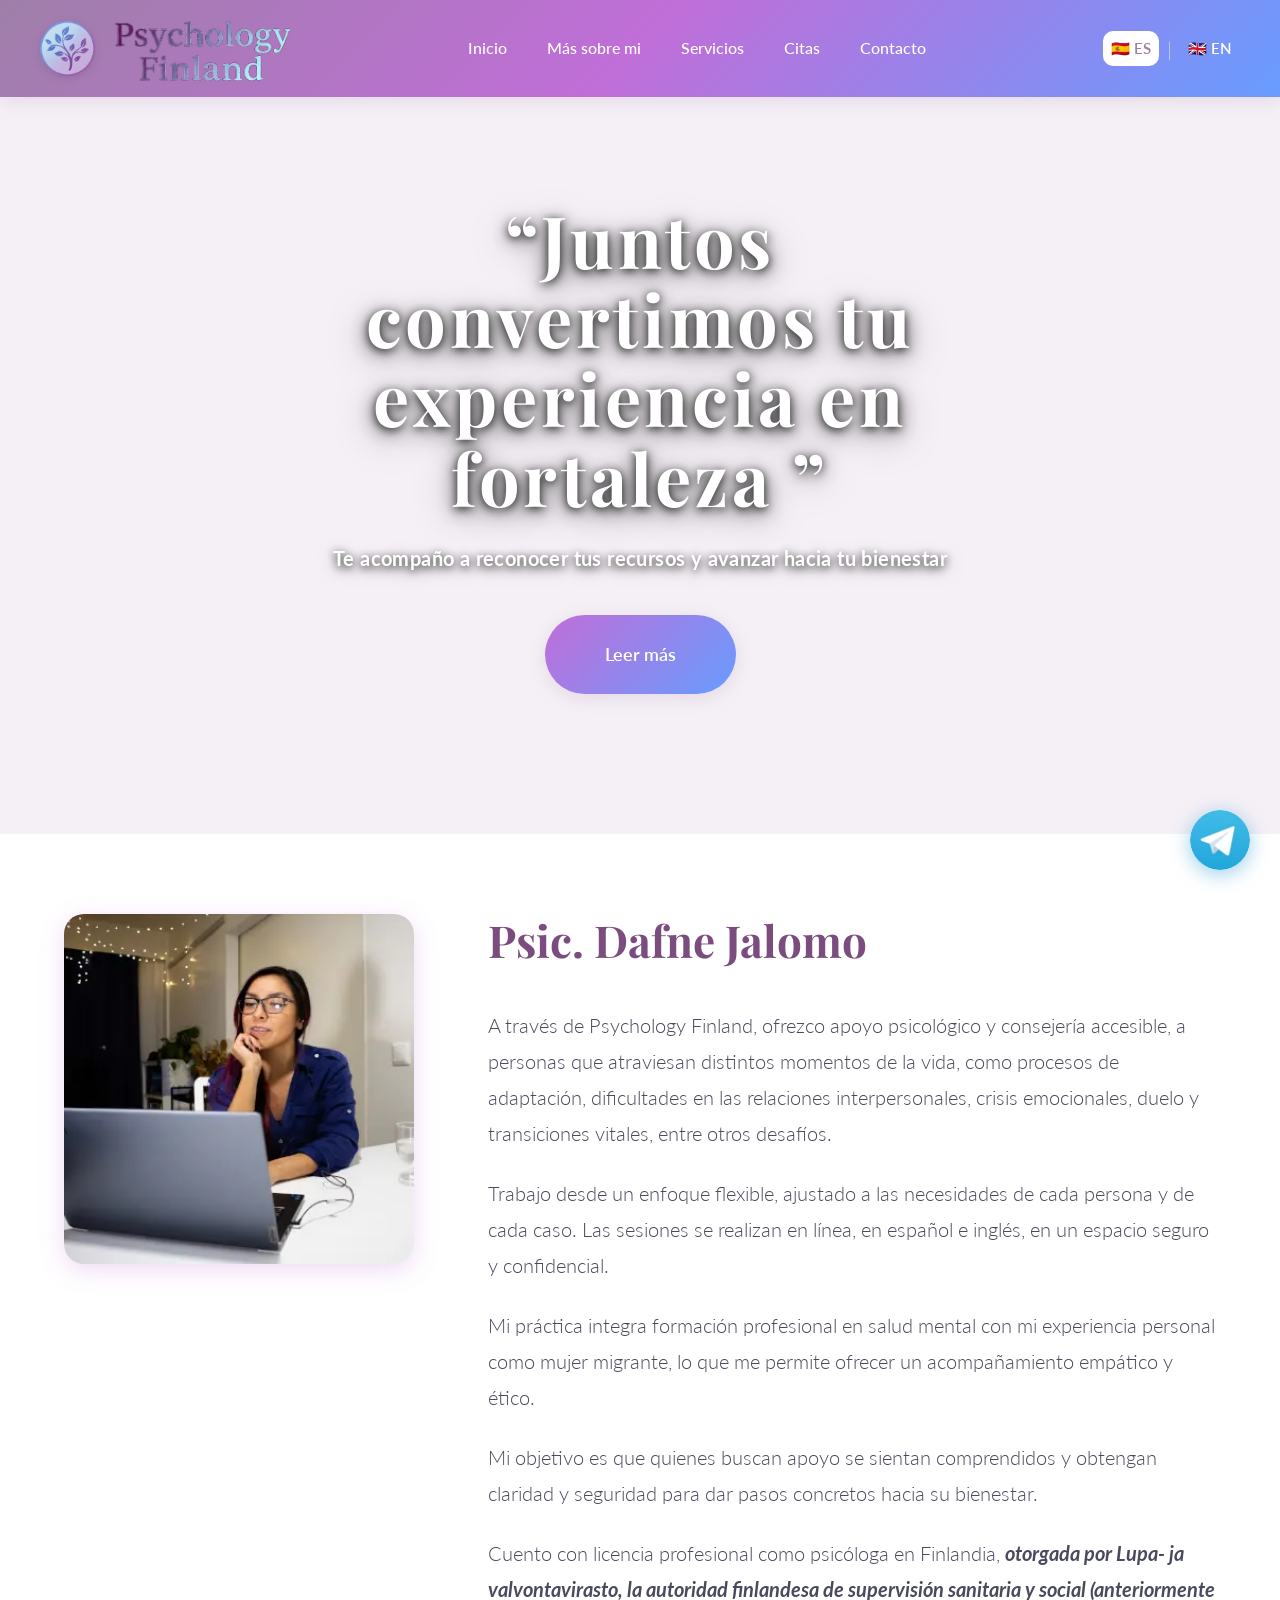
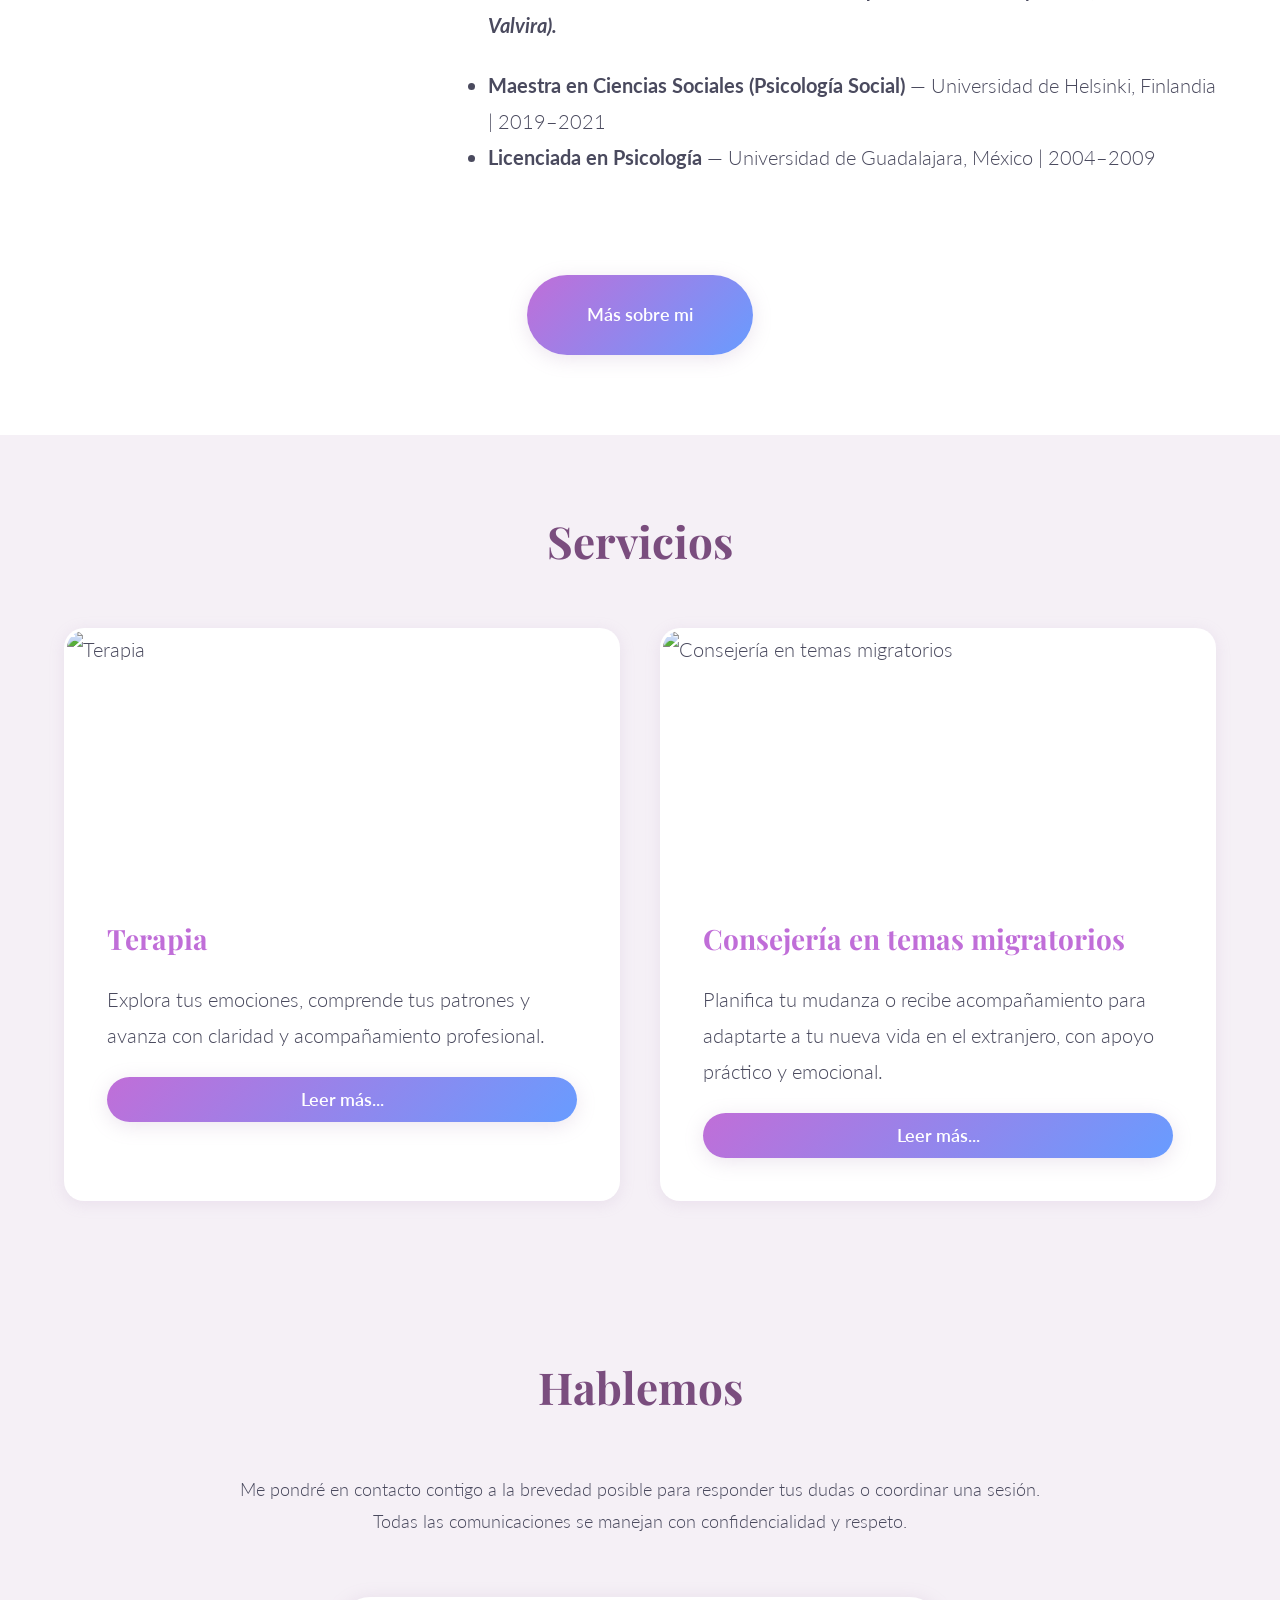
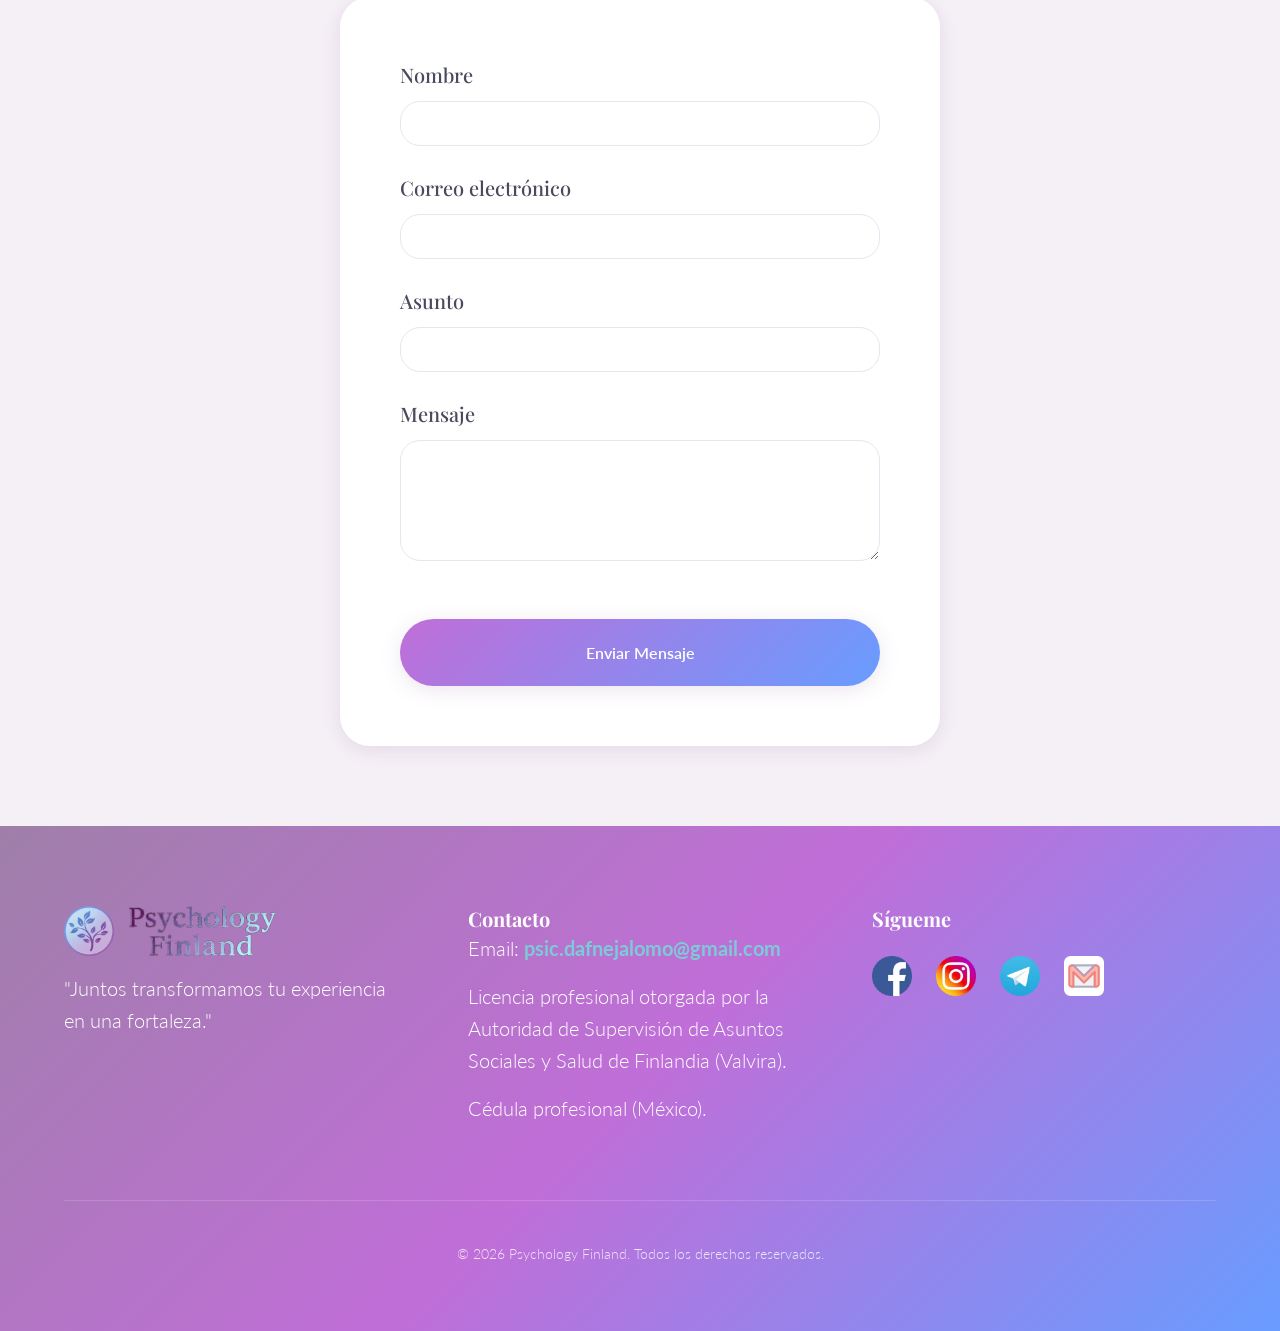
==== commit ce1836de: "Agregado Schema Markup para optimización SEO local" ====
--- a/index.html
+++ b/index.html
@@ -24,6 +24,54 @@
 
     <link rel="stylesheet" href="css/styles.css?v=3">
     <link rel="icon" type="image/png" sizes="192x192" href="img/logo-symbol-v2.png">
+
+    <script type="application/ld+json">
+    {
+      "@context": "https://schema.org",
+      "@type": "ProfessionalService",
+      "name": "Dafne Jal Psychology Services",
+      "description": "Servicios de terapia psicológica online y consejería virtual en español e inglés para Helsinki y toda Europa.",
+      "address": {
+        "@type": "PostalAddress",
+        "addressLocality": "Helsinki",
+        "addressCountry": "FI"
+      },
+      "areaServed": [
+        {
+          "@type": "AdministrativeArea",
+          "name": "Helsinki"
+        },
+        {
+          "@type": "AdministrativeArea",
+          "name": "Finland"
+        },
+        {
+          "@type": "Continent",
+          "name": "Europe"
+        }
+      ],
+      "availableLanguage": [
+        "Spanish",
+        "English"
+      ],
+      "offers": [
+        {
+          "@type": "Offer",
+          "itemOffered": {
+            "@type": "Service",
+            "name": "Terapia psicológica online"
+          }
+        },
+        {
+          "@type": "Offer",
+          "itemOffered": {
+            "@type": "Service",
+            "name": "Consejería virtual"
+          }
+        }
+      ]
+    }
+    </script>
 </head>
 
 <body>
@@ -38,7 +86,7 @@
                 <a href="#" data-es="Inicio" data-en="Home">Inicio</a>
                 <a href="about.html" data-es="Más sobre mi" data-en=" More about me">Más sobre mi</a>
                 <div class="nav-dropdown">
-                    <a href="#services" data-es="Servicios" data-en="Services">Servicios</a>
+                    <a href="javascript:void(0)" data-es="Servicios" data-en="Services">Servicios</a>
                     <div class="dropdown-menu">
                         <a href="terapia.html" data-es="Terapia" data-en="Therapy">Terapia</a>
                         <a href="consejeria.html" data-es="Consejería en temas migratorios"
@@ -277,9 +325,13 @@
                 <div class="footer-column">
                     <h4 data-es="Contacto" data-en="Contact">Contacto</h4>
                     <p>Email: <a href="mailto:psic.dafnejalomo@gmail.com">psic.dafnejalomo@gmail.com</a></p>
-                    <p data-es="Licencia profesional otorgada por la autoridad finlandesa de supervisión sanitaria y social (Lupa- ja valvontavirasto)."
-                        data-en="Professional license granted by the Finnish supervisory authority for health and social welfare (Lupa- ja valvontavirasto).">
-                        Licencia profesional otorgada por la autoridad finlandesa de supervisión sanitaria y social (Lupa- ja valvontavirasto).
+                    <p data-es="Licencia profesional otorgada por la Autoridad de Supervisión de Asuntos Sociales y Salud de Finlandia (Valvira)."
+                        data-en="Professional license issued by the Finnish Supervisory Authority for Welfare and Health (Valvira).">
+                        Licencia profesional otorgada por la Autoridad de Supervisión de Asuntos Sociales y Salud de
+                        Finlandia (Valvira).
+                    </p>
+                    <p data-es="Cédula profesional (México)." data-en="Professional license certificate (Mexico).">
+                        Cédula profesional (México).
                     </p>
                 </div>
 
--- a/css/styles.css
+++ b/css/styles.css
@@ -248,6 +248,17 @@
     flex-direction: column;
     padding: var(--spacing-xs) 0;
     margin-top: 5px;
+}
+
+/* Invisible bridge to prevent dropdown from disappearing on hover transition */
+.dropdown-menu::before {
+    content: '';
+    position: absolute;
+    top: -15px;
+    left: 0;
+    width: 100%;
+    height: 15px;
+    background: transparent;
 }
 
 .nav-dropdown:hover .dropdown-menu {
@@ -952,6 +963,10 @@
         border-radius: var(--radius-sm);
     }
 
+    .dropdown-menu::before {
+        display: none;
+    }
+
     .nav-dropdown:hover .dropdown-menu,
     .nav-dropdown:active .dropdown-menu,
     .nav-dropdown:focus-within .dropdown-menu {
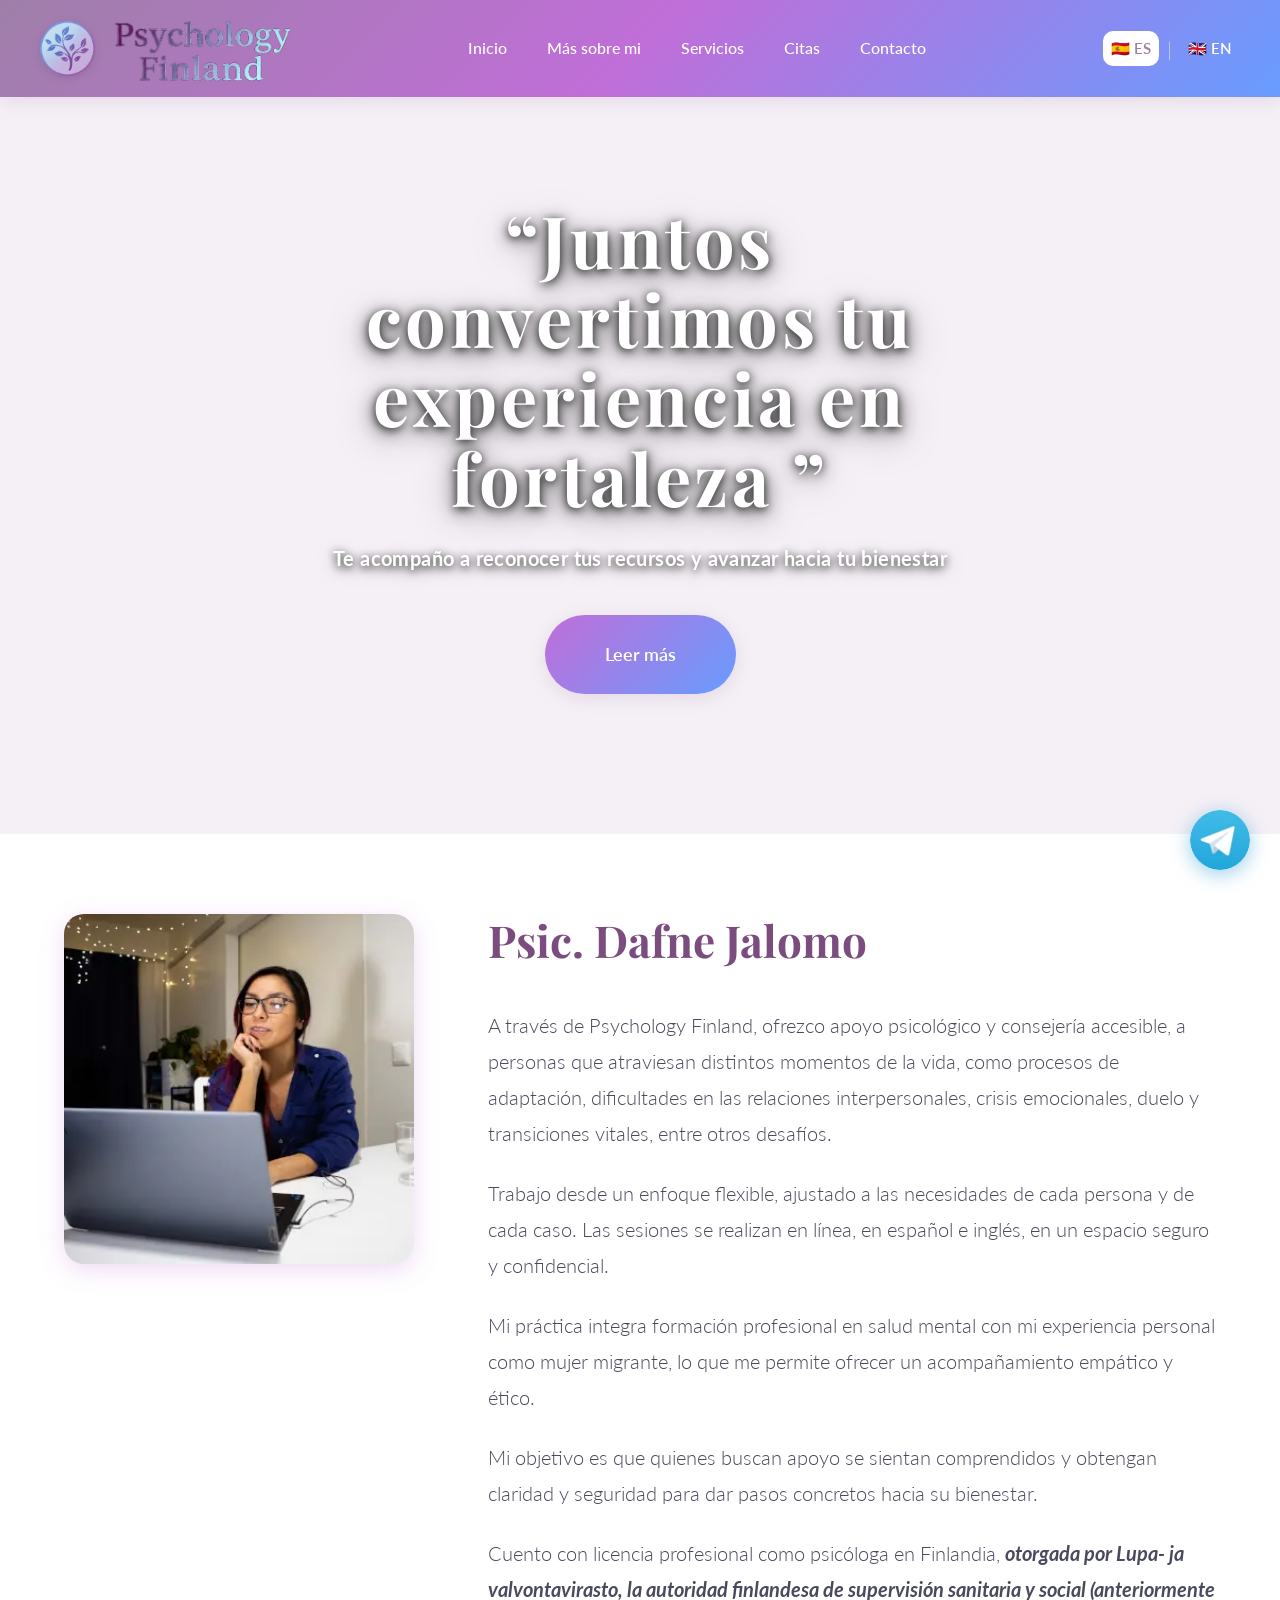
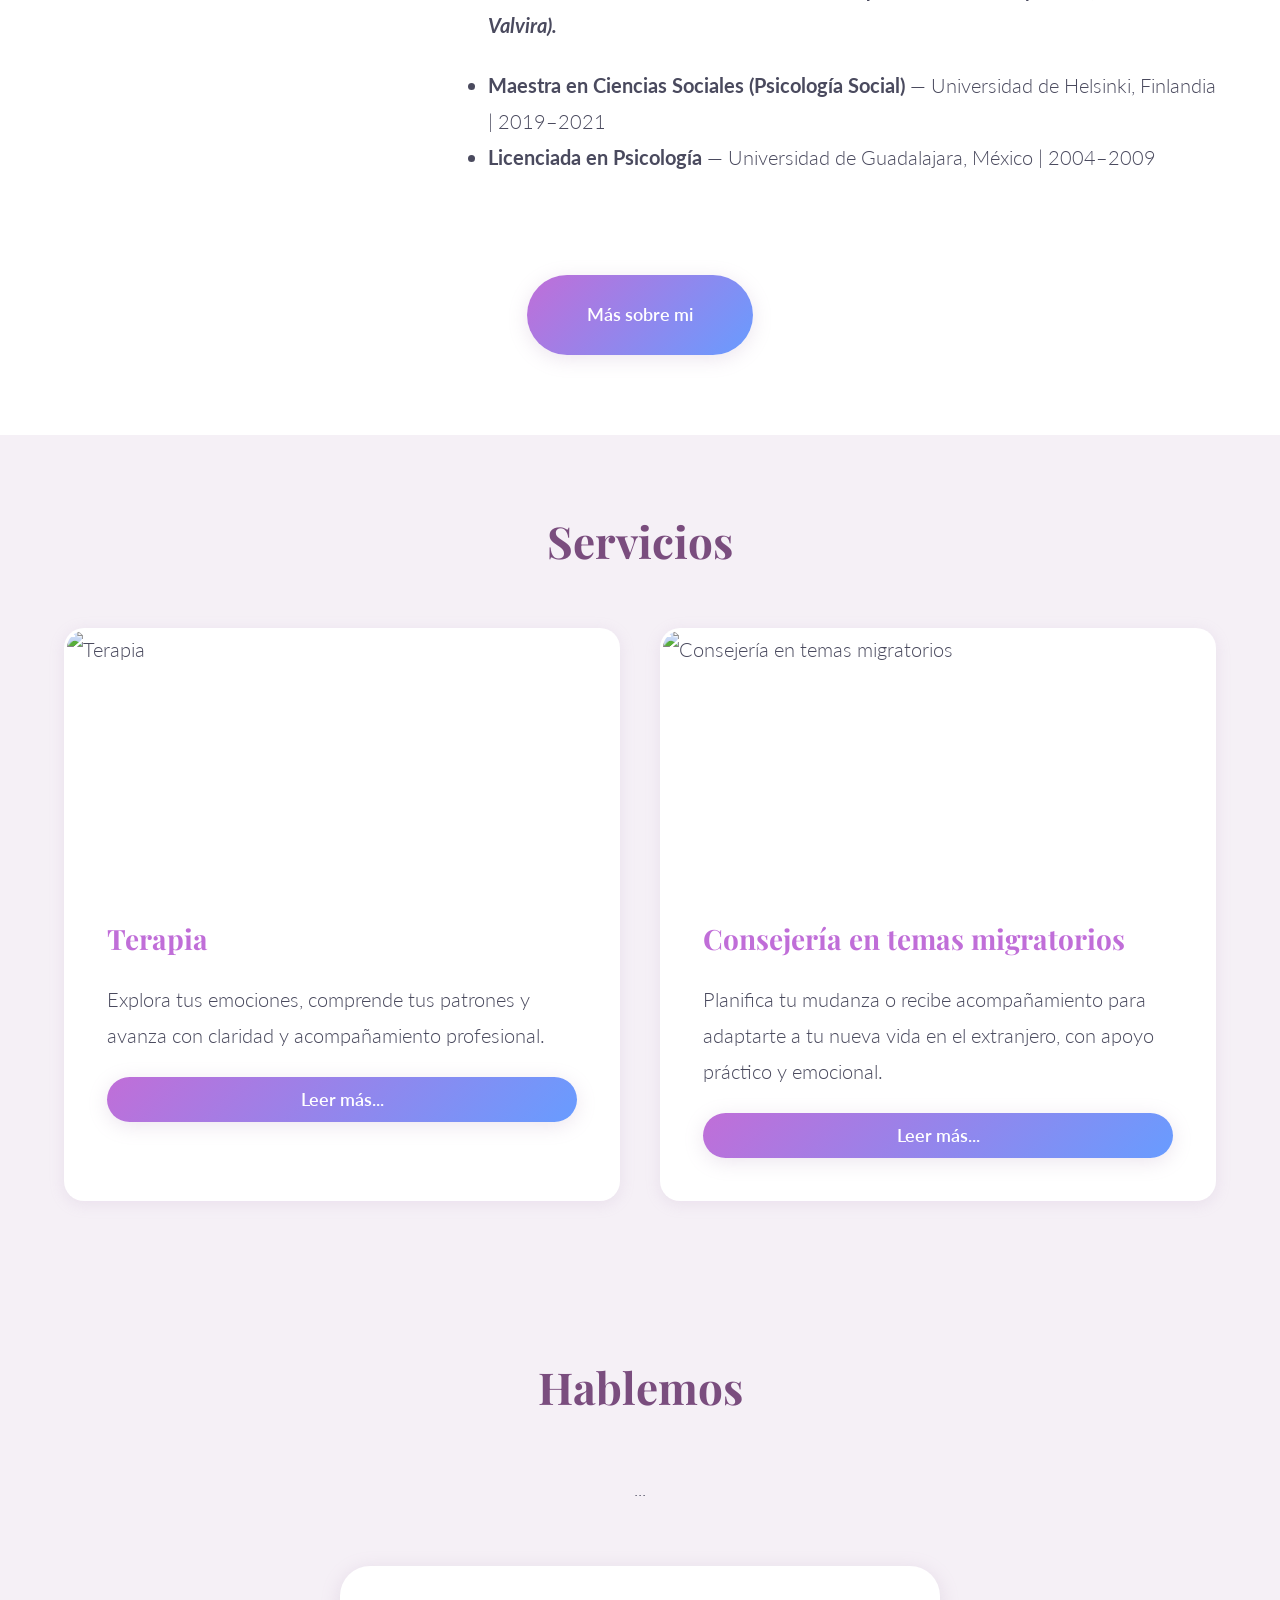
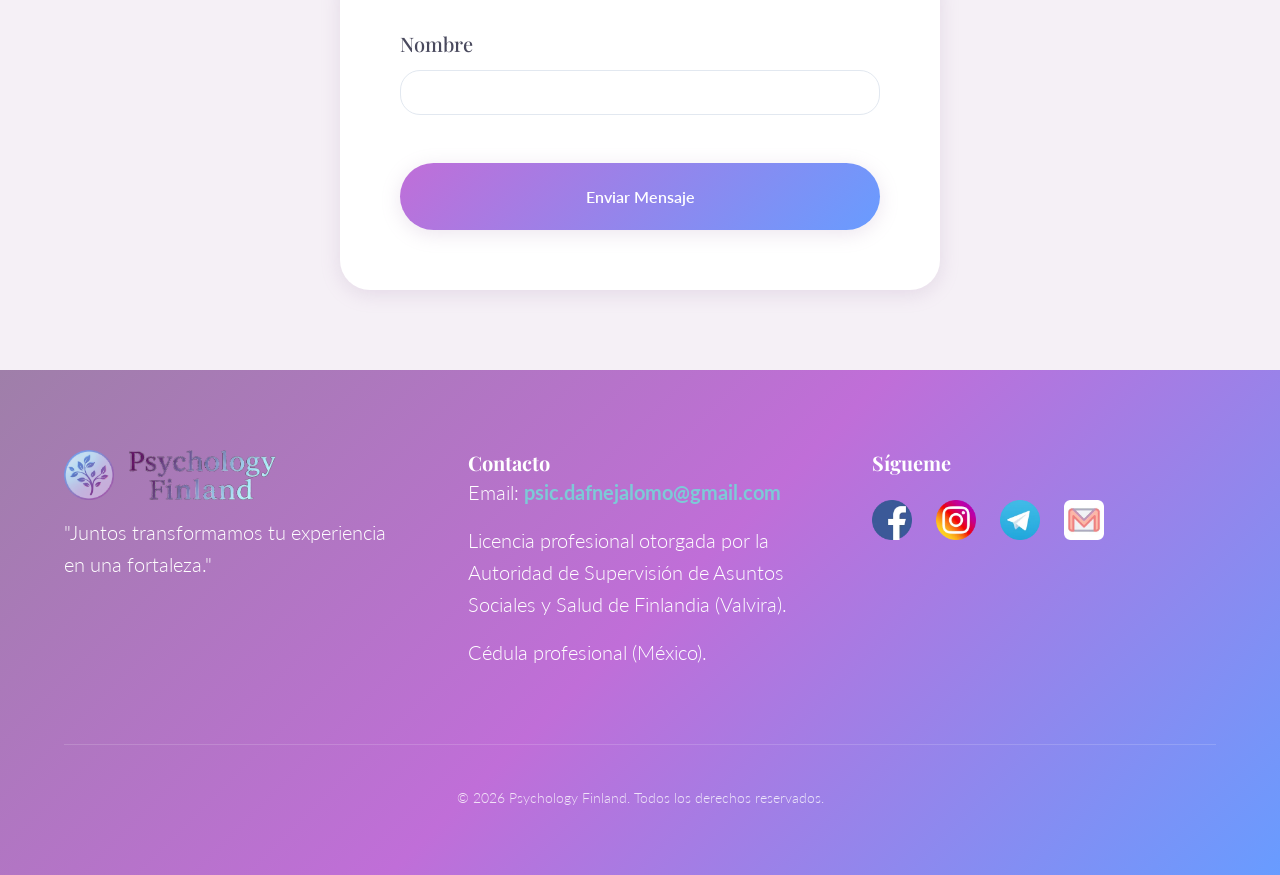
==== commit 3aece176: "Actualizar formulario" ====
--- a/index.html
+++ b/index.html
@@ -269,36 +269,19 @@
             <h2 class="section-title centered" data-es="Hablemos" data-en="Get in touch">Hablemos</h2>
 
             <div class="contact-intro">
-                <p data-es="Me pondré en contacto contigo a la brevedad posible para responder tus dudas o coordinar una sesión. Todas las comunicaciones se manejan con confidencialidad y respeto."
-                    data-en="I will get back to you as soon as possible to answer your questions or schedule a session. All communications are handled with confidentiality and respect.">
-                    Me pondré en contacto contigo a la brevedad posible para responder tus dudas o coordinar una sesión.
-                    Todas las comunicaciones se manejan con confidencialidad y respeto.
-                </p>
+                <p>...</p>
             </div>
 
             <div class="contact-form-container">
-                <form action="mailto:psic.dafnejalomo@gmail.com" method="post" enctype="text/plain"
-                    class="contact-form">
+                <form action="https://formsubmit.co/psic.dafnejalomo@gmail.com" method="POST" class="contact-form">
+                    <input type="hidden" name="_subject" value="Nuevo mensaje desde psychologyfinland.com">
+                    <input type="hidden" name="_captcha" value="false">
+                    <input type="hidden" name="_next" value="https://psychologyfinland.com">
+
                     <div class="form-group">
                         <label for="name" data-es="Nombre" data-en="Name">Nombre</label>
                         <input type="text" id="name" name="name" required>
                     </div>
-
-                    <div class="form-group">
-                        <label for="email" data-es="Correo electrónico" data-en="Email">Correo electrónico</label>
-                        <input type="email" id="email" name="email" required>
-                    </div>
-
-                    <div class="form-group">
-                        <label for="subject" data-es="Asunto" data-en="Subject">Asunto</label>
-                        <input type="text" id="subject" name="subject" required>
-                    </div>
-
-                    <div class="form-group">
-                        <label for="message" data-es="Mensaje" data-en="Message">Mensaje</label>
-                        <textarea id="message" name="message" rows="5" required></textarea>
-                    </div>
-
                     <button type="submit" class="cta-button submit-btn">
                         <span data-es="Enviar Mensaje" data-en="Send Message">Enviar Mensaje</span>
                     </button>
@@ -306,6 +289,7 @@
             </div>
         </div>
     </section>
+
 
     <!-- Footer -->
     <footer class="footer">
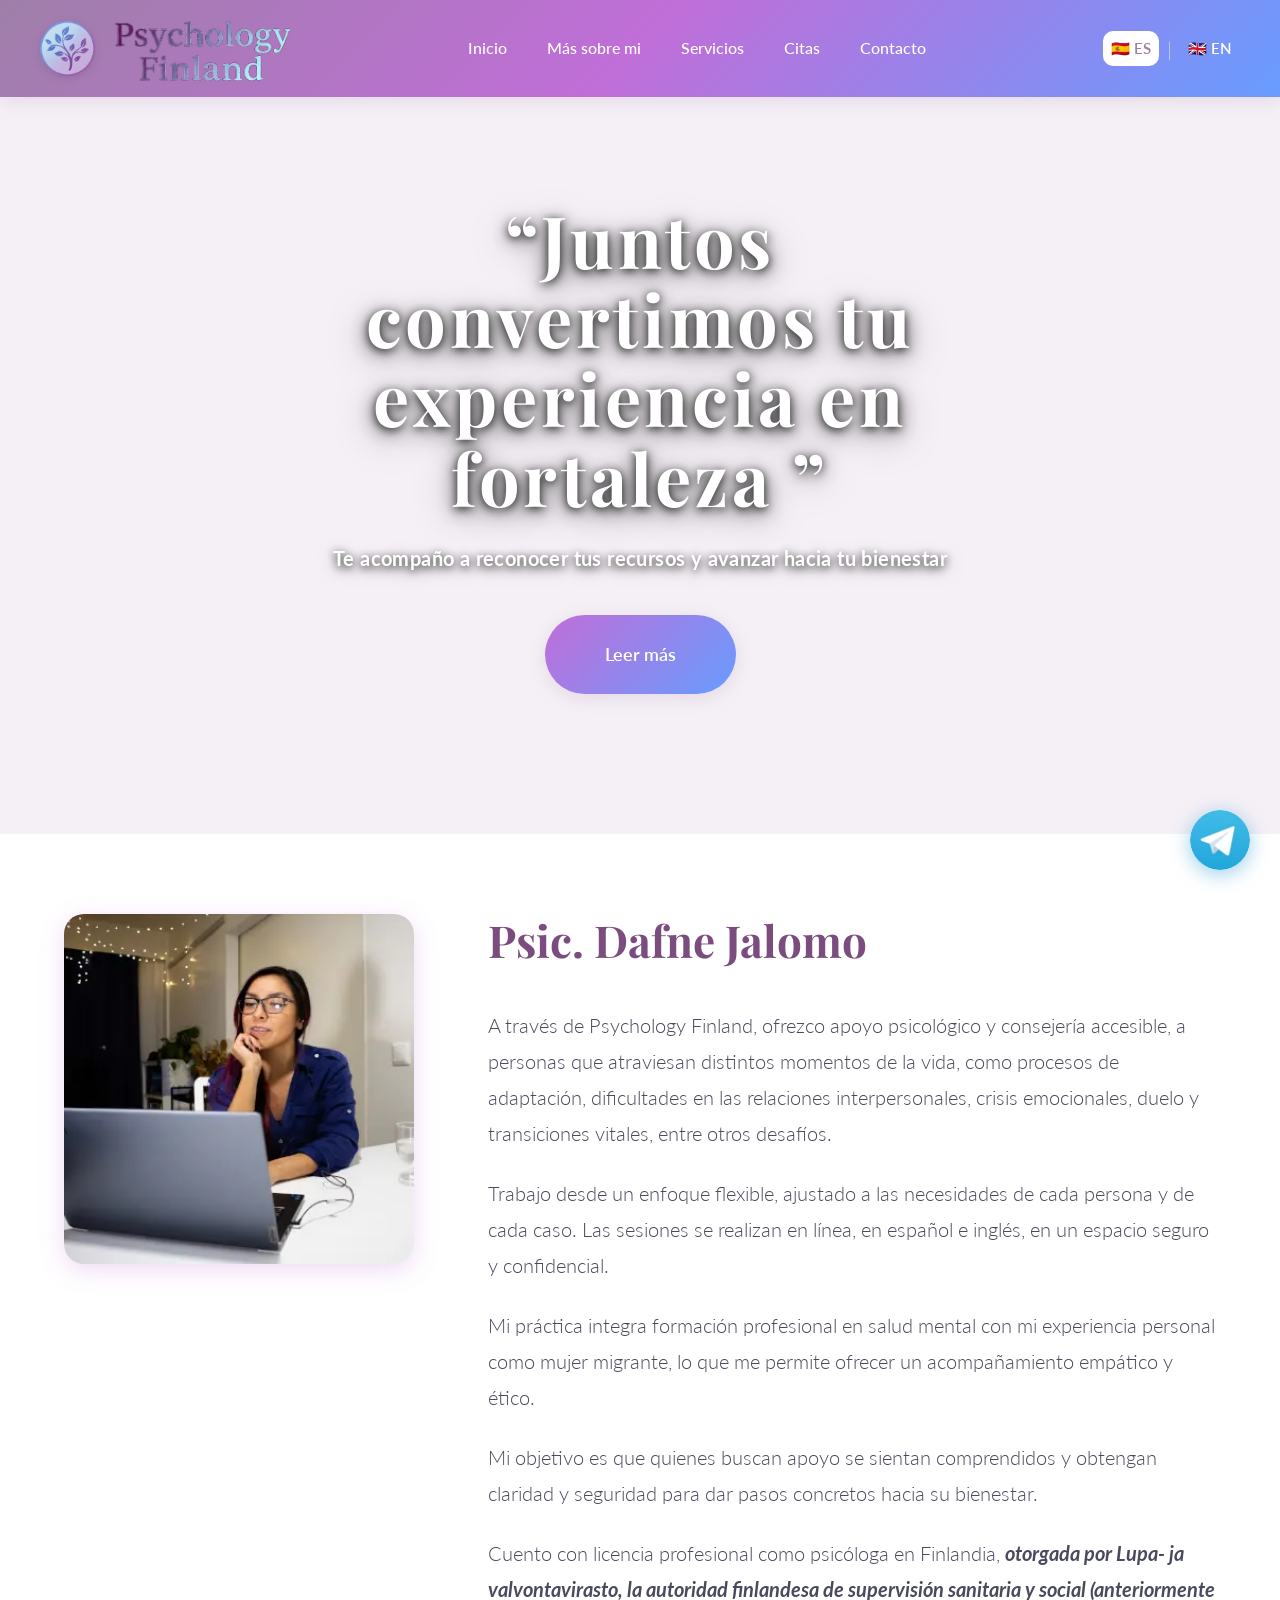
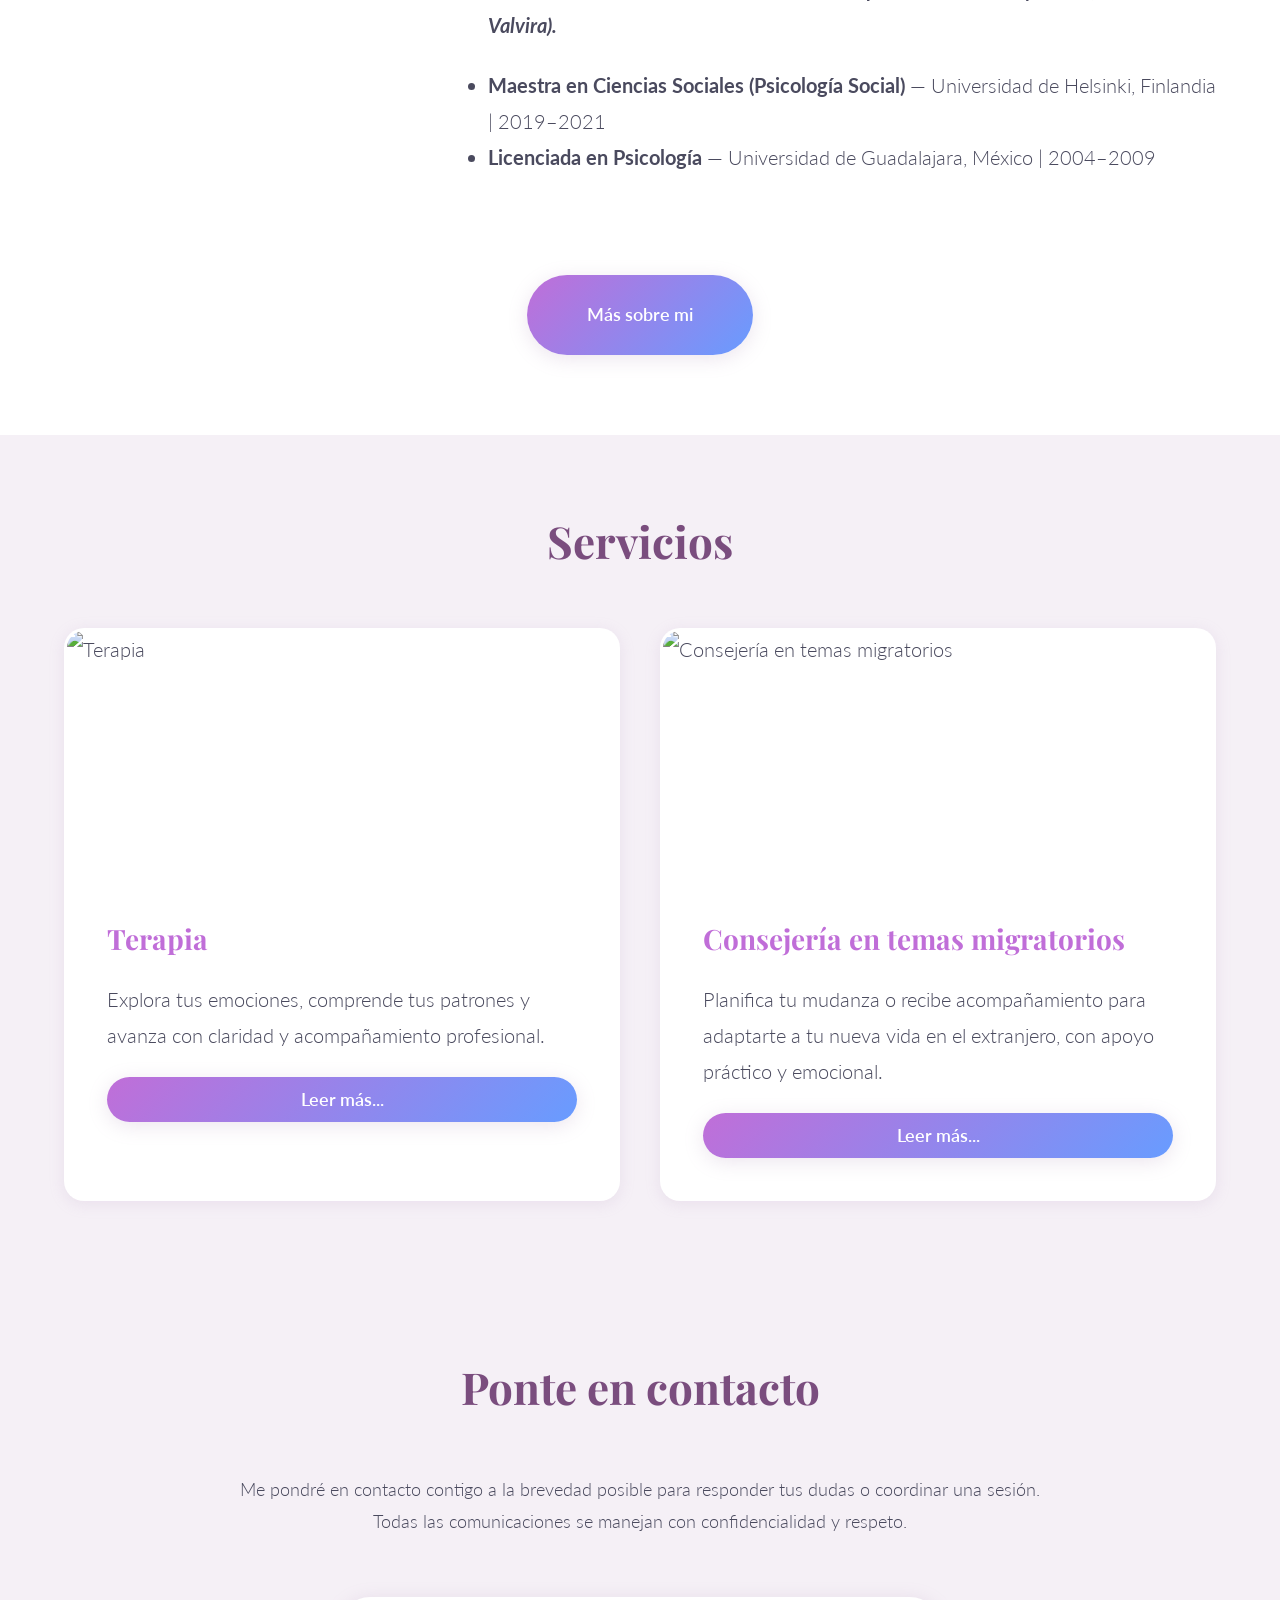
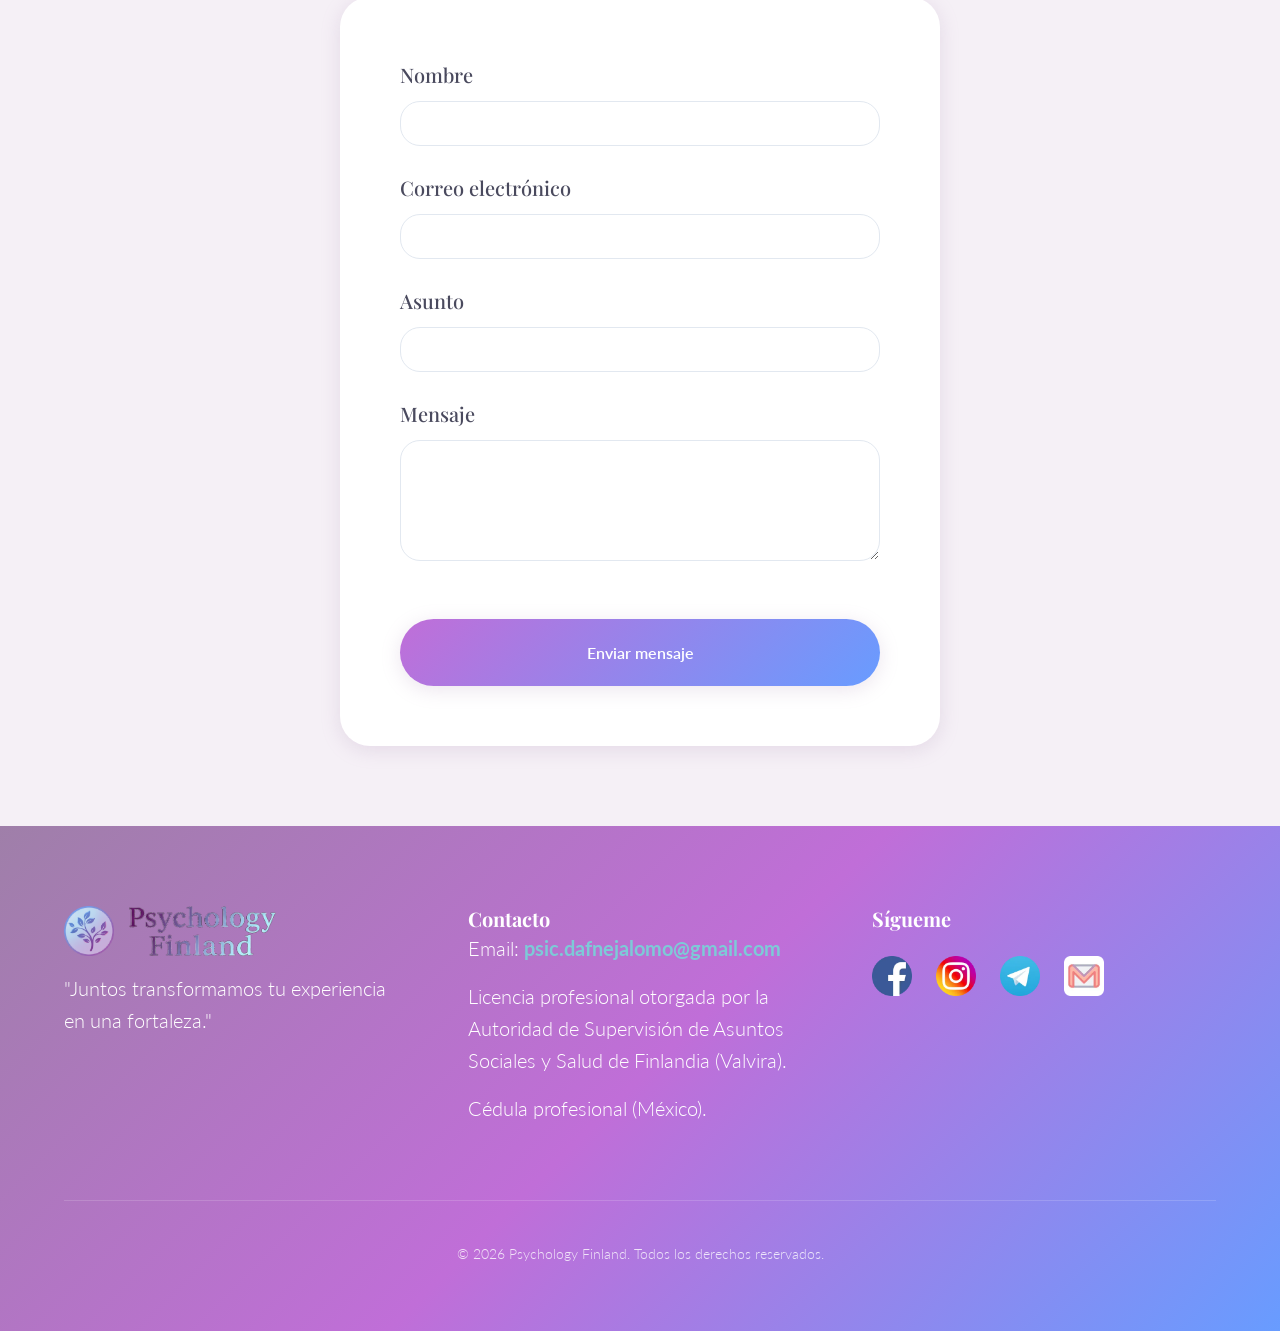
==== commit d0493fd1: "Restaurar formulario completo" ====
--- a/index.html
+++ b/index.html
@@ -264,26 +264,54 @@
     </section>
 
     <!-- Contact Section -->
+    <!-- Contact Section -->
     <section class="contact" id="contact">
         <div class="container">
-            <h2 class="section-title centered" data-es="Hablemos" data-en="Get in touch">Hablemos</h2>
+            <!-- Título corregido -->
+            <h2 class="section-title centered" data-es="Ponte en contacto" data-en="Get in touch">Ponte en contacto</h2>
 
             <div class="contact-intro">
-                <p>...</p>
+                <p data-es="Me pondré en contacto contigo a la brevedad posible para responder tus dudas o coordinar una sesión. Todas las comunicaciones se manejan con confidencialidad y respeto."
+                    data-en="I will get back to you as soon as possible to answer your questions or schedule a session. All communications are handled with confidentiality and respect.">
+                    Me pondré en contacto contigo a la brevedad posible para responder tus dudas o coordinar una sesión.
+                    Todas las comunicaciones se manejan con confidencialidad y respeto.
+                </p>
             </div>
 
             <div class="contact-form-container">
                 <form action="https://formsubmit.co/psic.dafnejalomo@gmail.com" method="POST" class="contact-form">
+
+                    <!-- Configuraciones de FormSubmit -->
                     <input type="hidden" name="_subject" value="Nuevo mensaje desde psychologyfinland.com">
                     <input type="hidden" name="_captcha" value="false">
                     <input type="hidden" name="_next" value="https://psychologyfinland.com">
 
+                    <!-- Campo Nombre -->
                     <div class="form-group">
                         <label for="name" data-es="Nombre" data-en="Name">Nombre</label>
                         <input type="text" id="name" name="name" required>
                     </div>
+
+                    <!-- Campo Correo -->
+                    <div class="form-group">
+                        <label for="email" data-es="Correo electrónico" data-en="Email">Correo electrónico</label>
+                        <input type="email" id="email" name="email" required>
+                    </div>
+
+                    <!-- Campo Asunto -->
+                    <div class="form-group">
+                        <label for="subject" data-es="Asunto" data-en="Subject">Asunto</label>
+                        <input type="text" id="subject" name="subject" required>
+                    </div>
+
+                    <!-- Campo Mensaje -->
+                    <div class="form-group">
+                        <label for="message" data-es="Mensaje" data-en="Message">Mensaje</label>
+                        <textarea id="message" name="message" rows="5" required></textarea>
+                    </div>
+
                     <button type="submit" class="cta-button submit-btn">
-                        <span data-es="Enviar Mensaje" data-en="Send Message">Enviar Mensaje</span>
+                        <span data-es="Enviar mensaje" data-en="Send message">Enviar mensaje</span>
                     </button>
                 </form>
             </div>
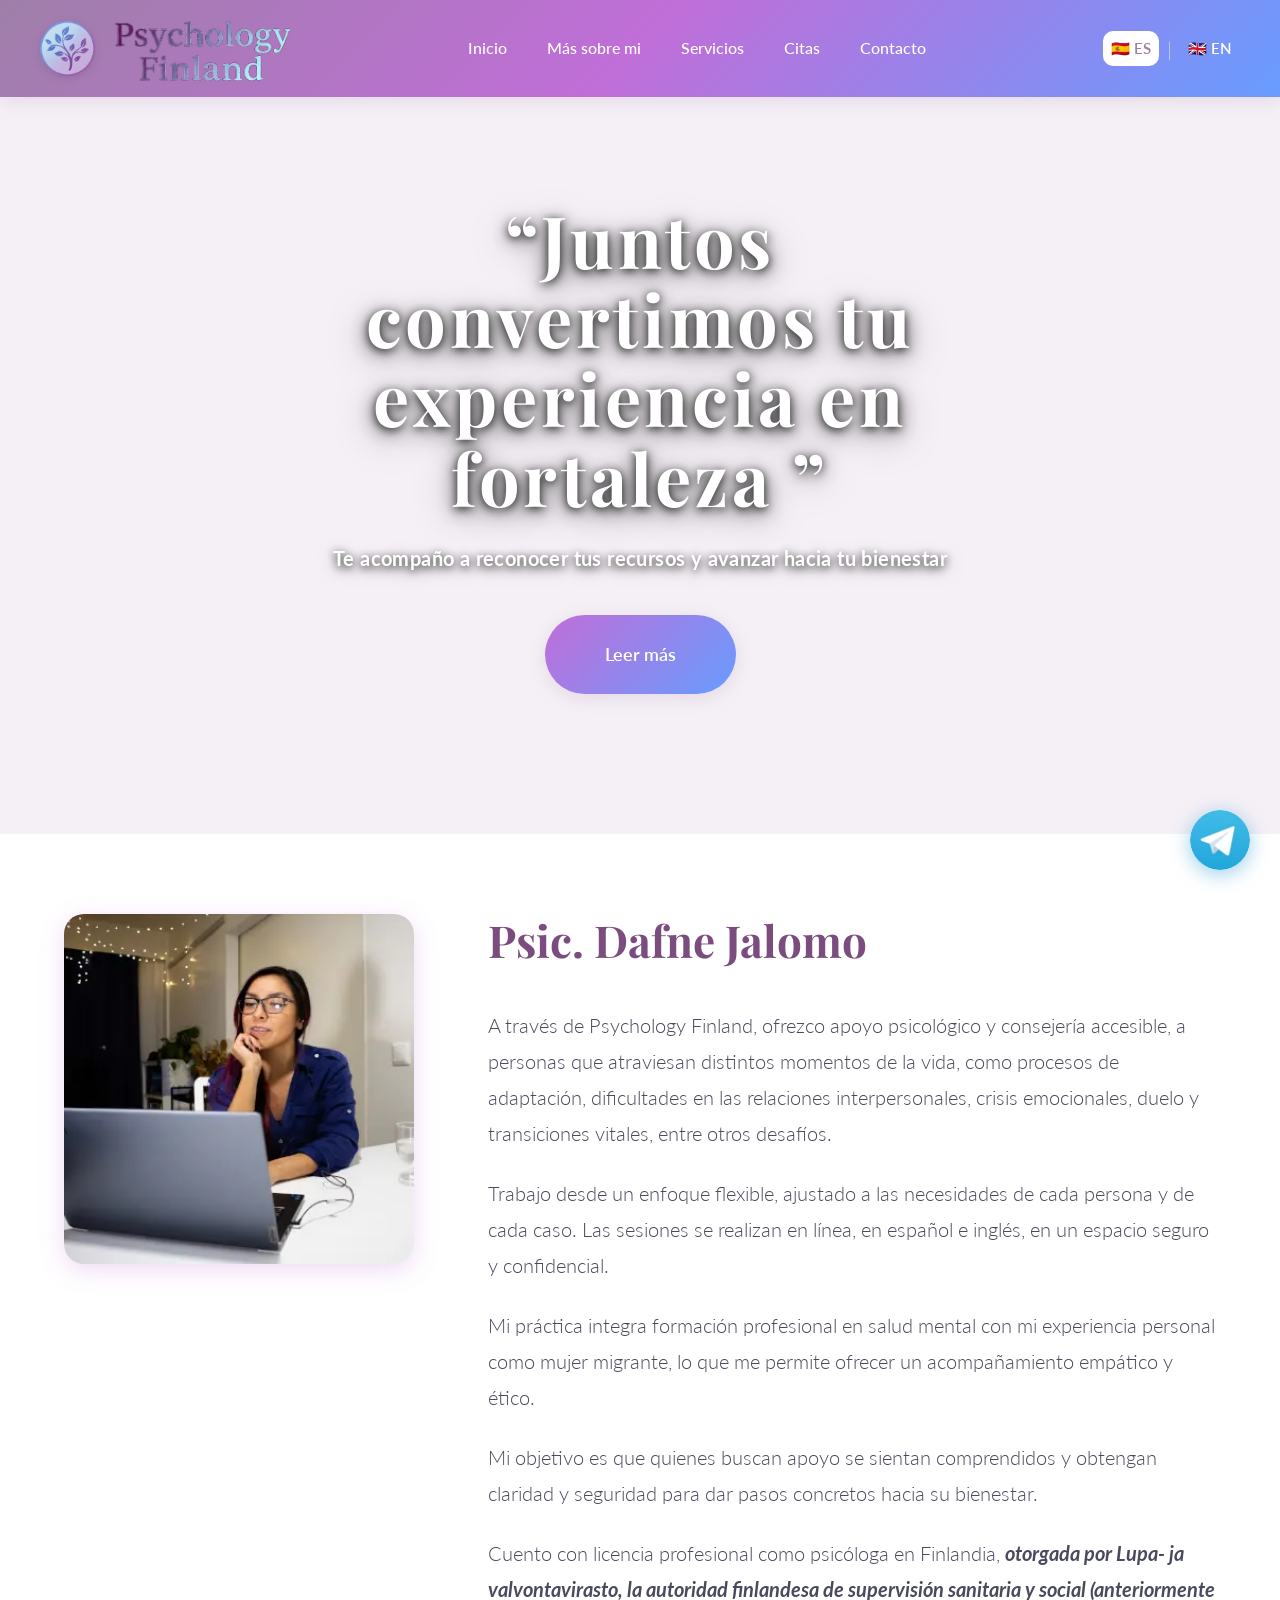
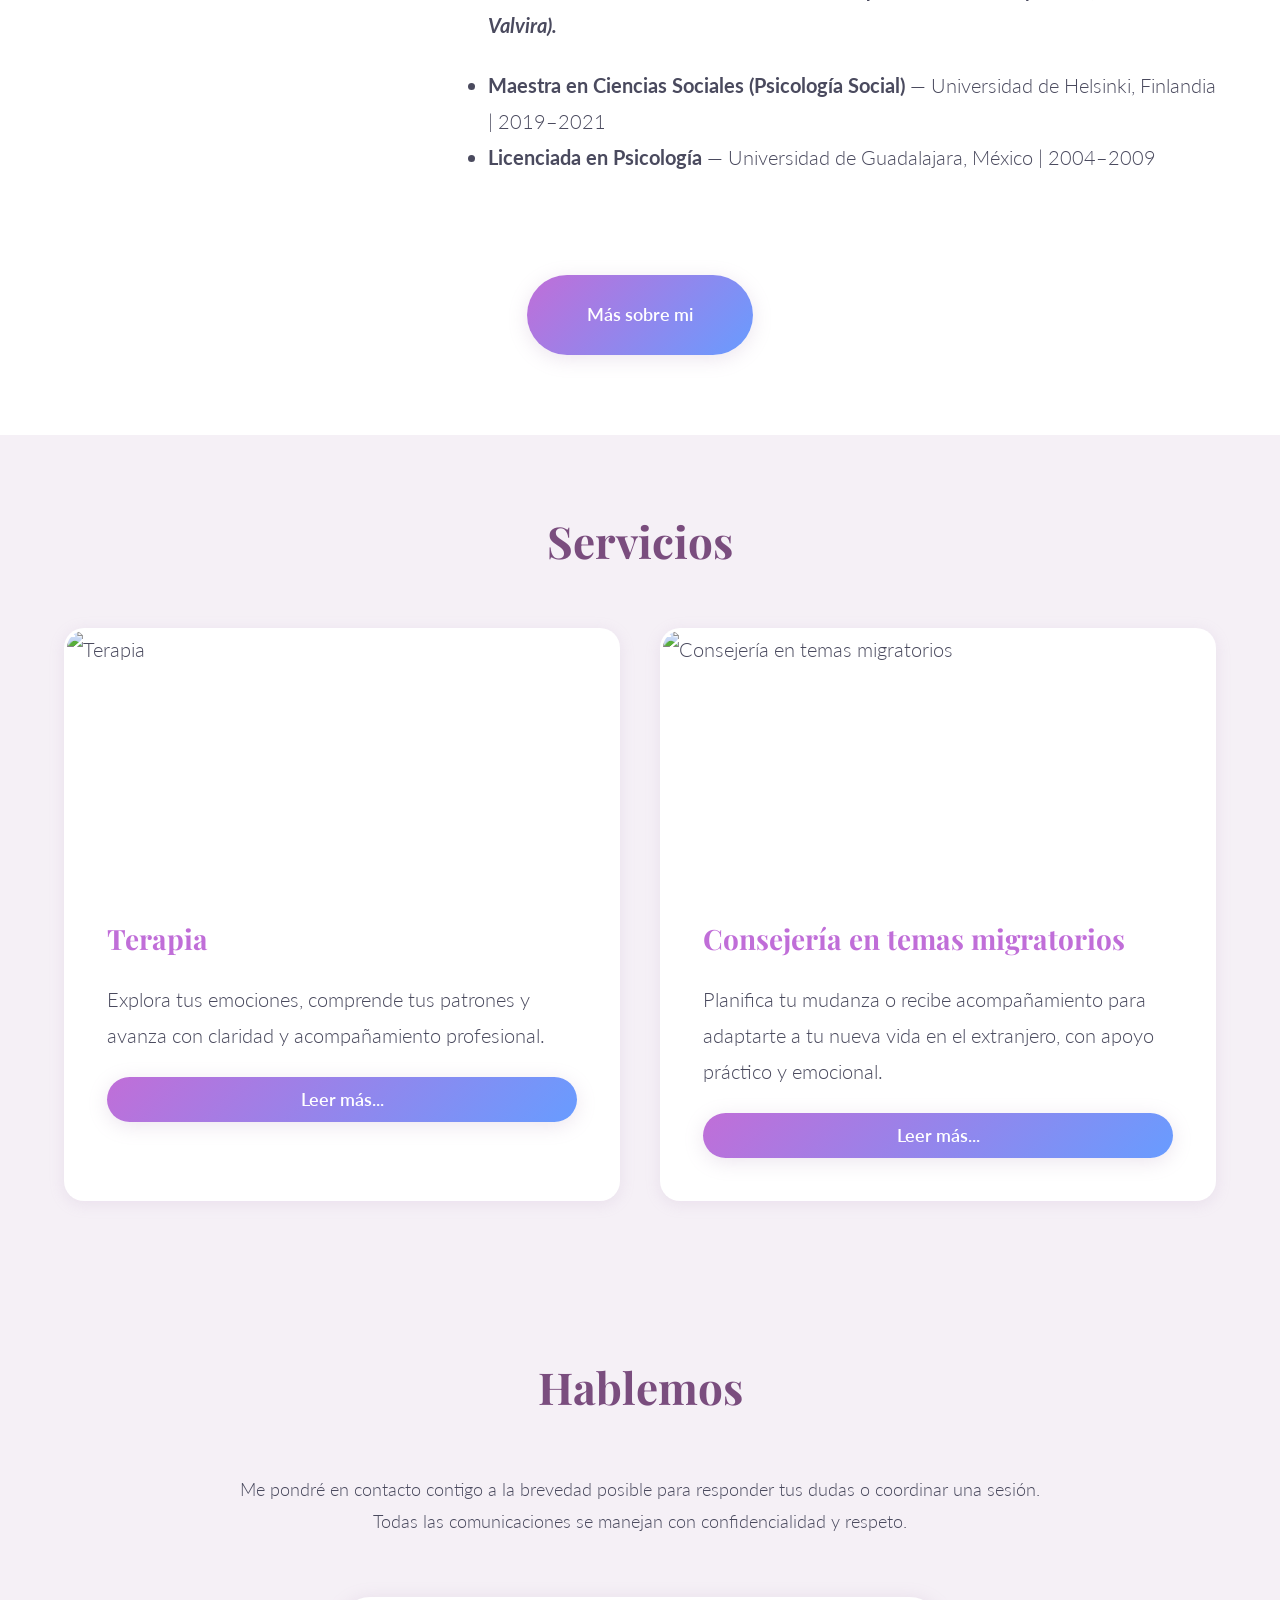
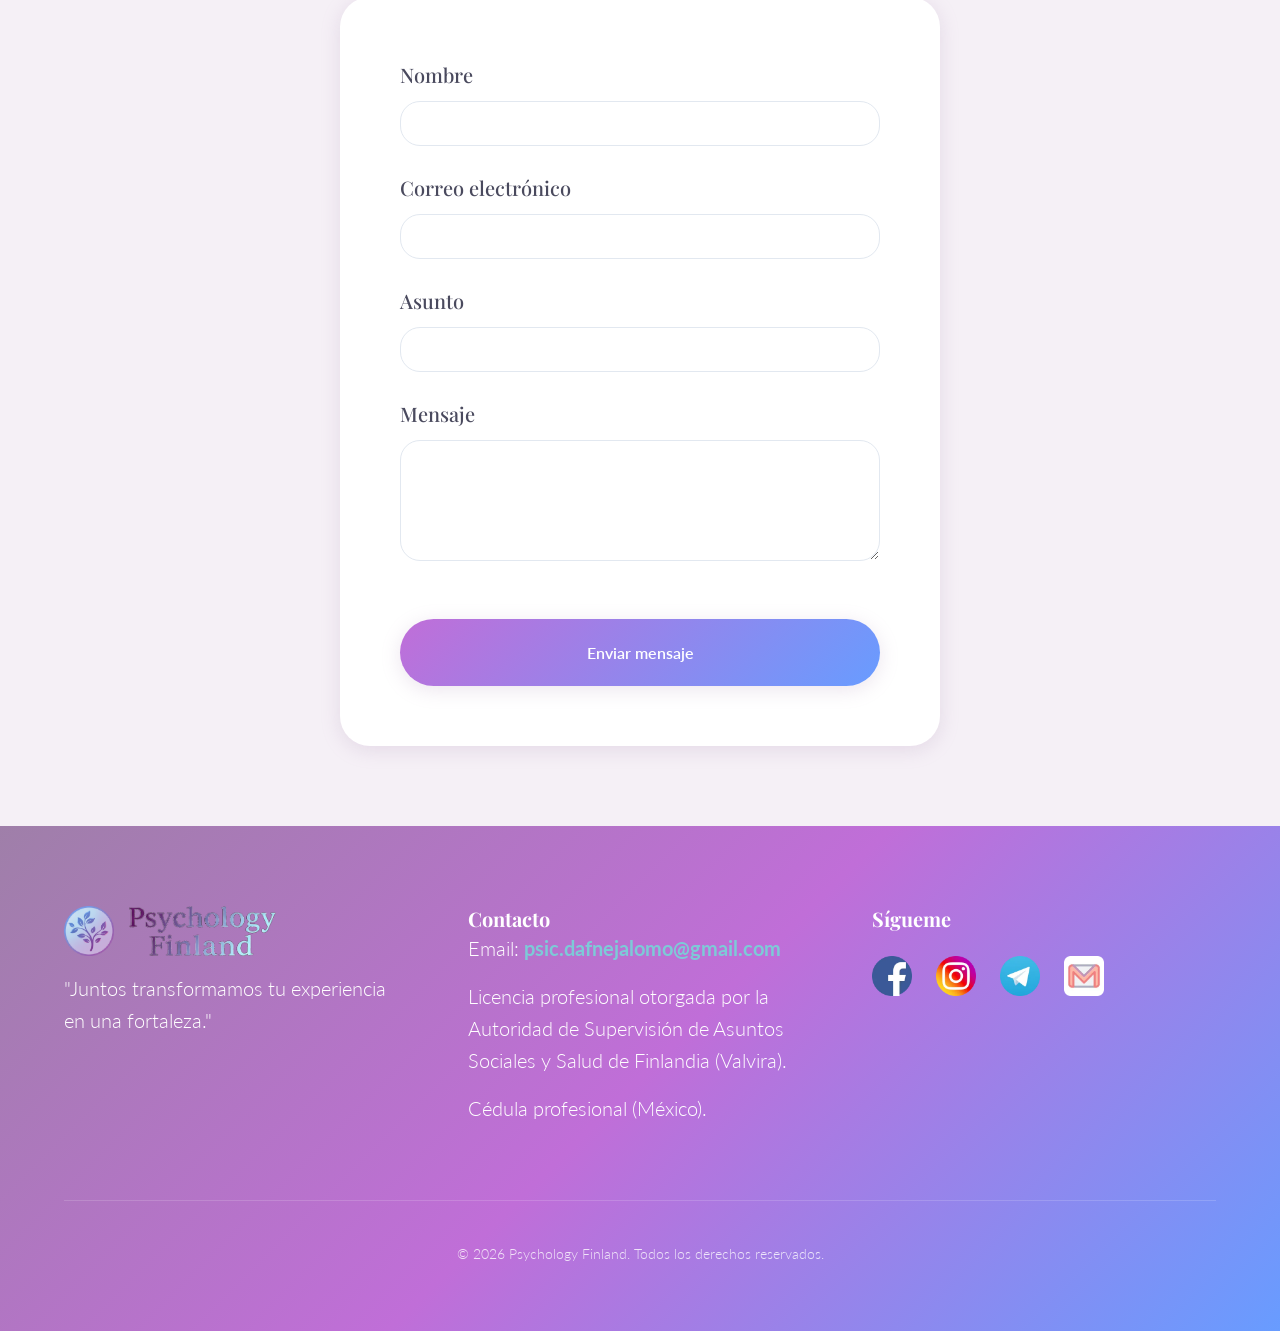
==== commit 4f5ce694: "Restaurar formulario titulos" ====
--- a/index.html
+++ b/index.html
@@ -268,7 +268,7 @@
     <section class="contact" id="contact">
         <div class="container">
             <!-- Título corregido -->
-            <h2 class="section-title centered" data-es="Ponte en contacto" data-en="Get in touch">Ponte en contacto</h2>
+            <h2 class="section-title centered" data-es="Hablemos" data-en="Get in touch">Hablemos</h2>
 
             <div class="contact-intro">
                 <p data-es="Me pondré en contacto contigo a la brevedad posible para responder tus dudas o coordinar una sesión. Todas las comunicaciones se manejan con confidencialidad y respeto."
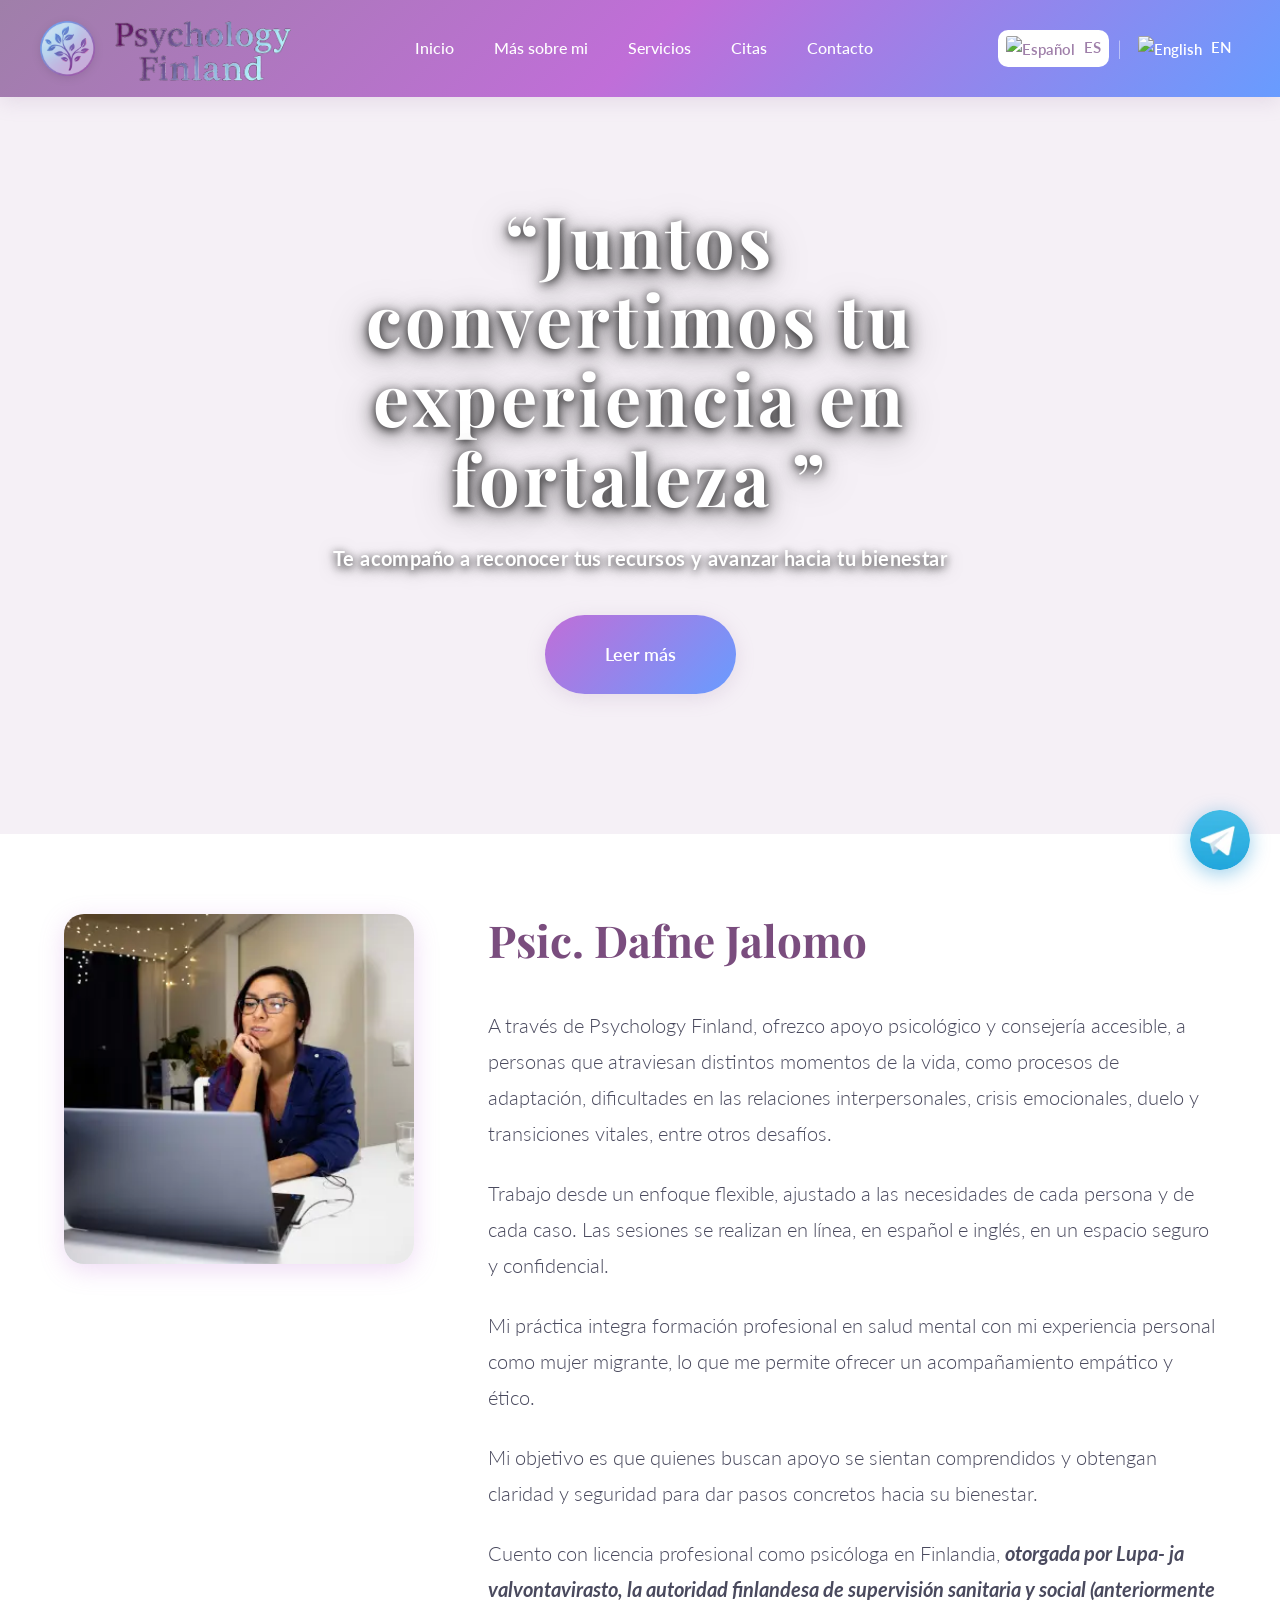
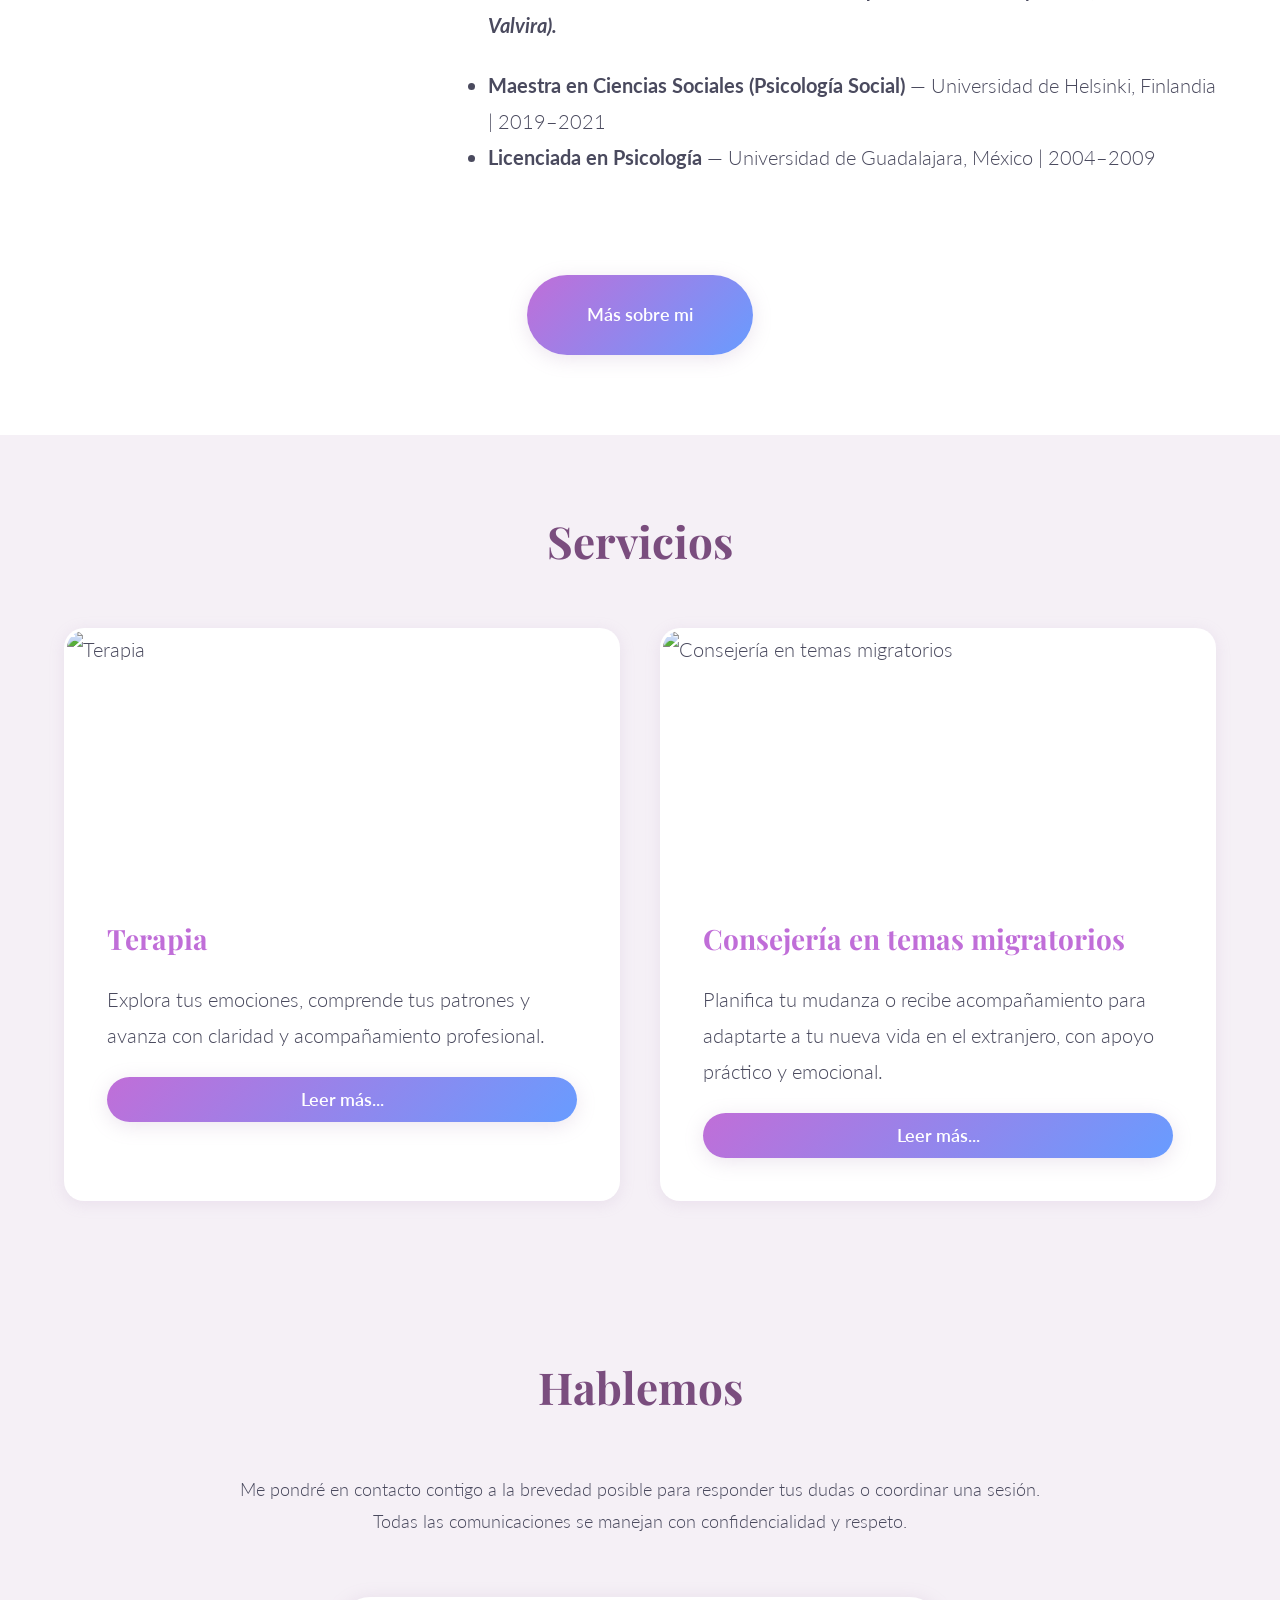
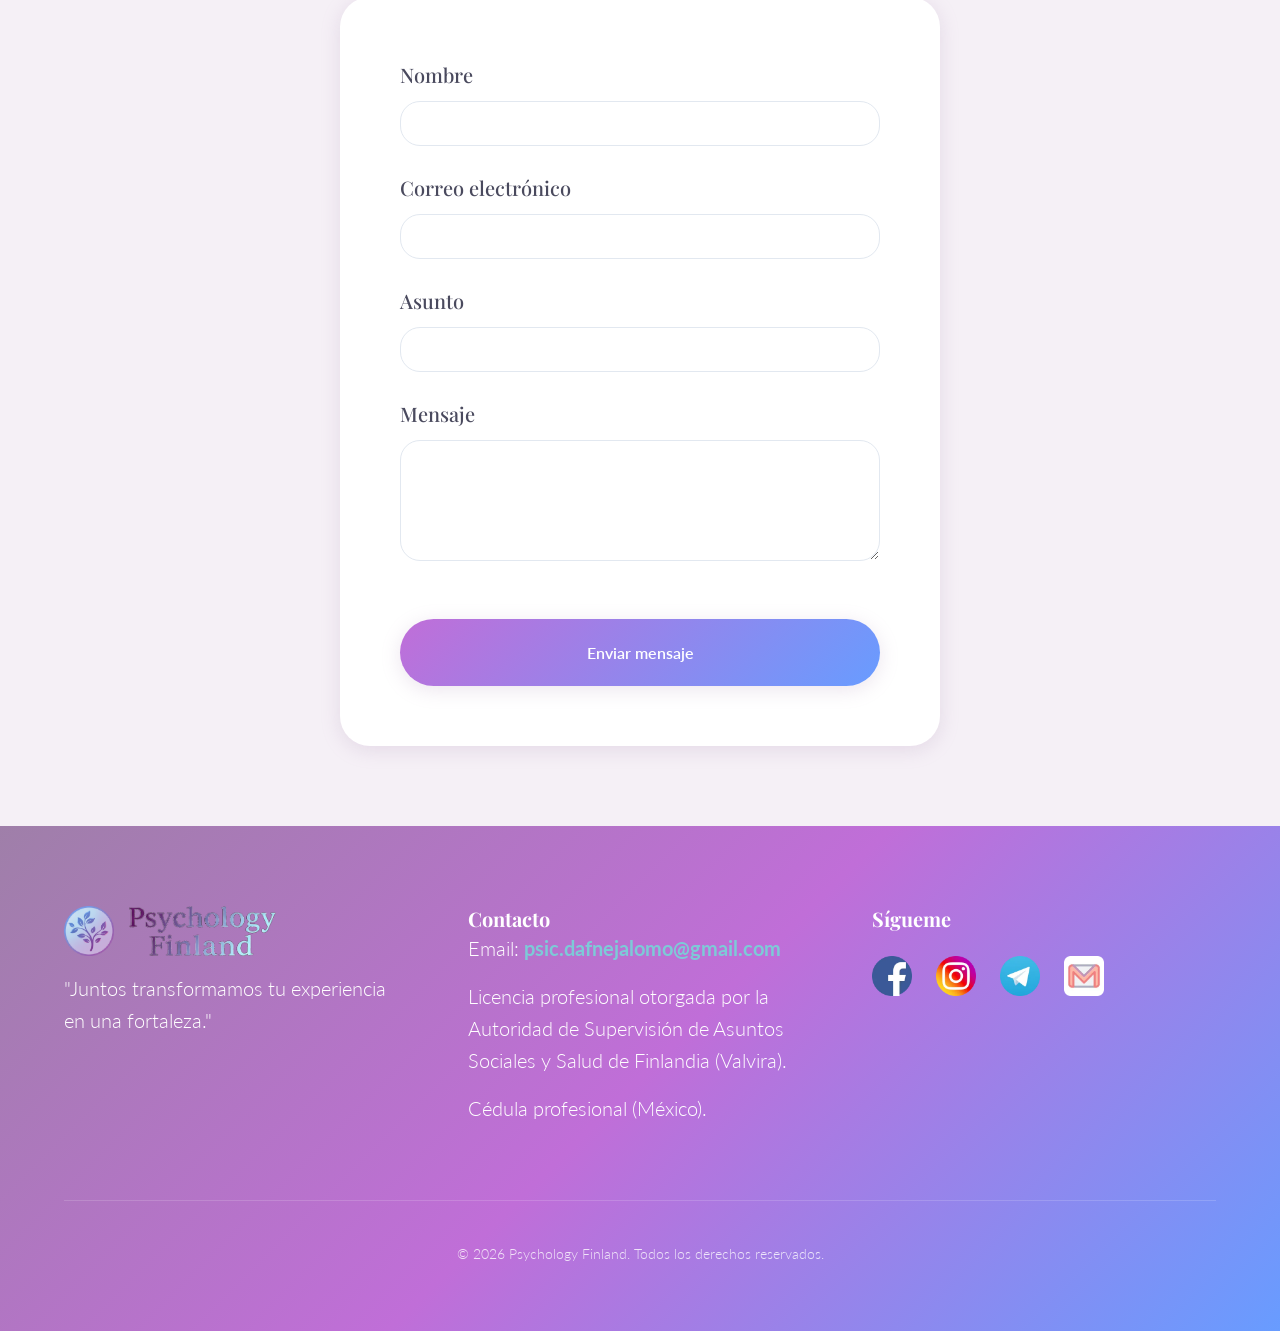
==== commit c090eb9c: "Solución de banderas en header usando flagcdn" ====
--- a/index.html
+++ b/index.html
@@ -75,7 +75,7 @@
 </head>
 
 <body>
-    <!-- Header -->
+    <!-- Header Section -->
     <header class="header">
         <div class="header-container">
             <a href="index.html" class="logo" style="text-decoration: none;">
@@ -99,9 +99,17 @@
             <div class="language-switcher">
                 <input type="radio" name="lang" id="lang-es" value="es" checked hidden>
                 <input type="radio" name="lang" id="lang-en" value="en" hidden>
-                <label for="lang-es" class="lang-btn active" data-lang="es">🇪🇸 ES</label>
+                <label for="lang-es" class="lang-btn active" data-lang="es">
+                    <img src="https://flagcdn.com/w20/es.png" alt="Español"
+                        style="width: 18px; height: auto; vertical-align: middle; margin-right: 5px; border-radius: 2px;">
+                    ES
+                </label>
                 <span class="separator">|</span>
-                <label for="lang-en" class="lang-btn" data-lang="en">🇬🇧 EN</label>
+                <label for="lang-en" class="lang-btn" data-lang="en">
+                    <img src="https://flagcdn.com/w20/gb.png" alt="English"
+                        style="width: 18px; height: auto; vertical-align: middle; margin-right: 5px; border-radius: 2px;">
+                    EN
+                </label>
             </div>
             <button class="menu-toggle" id="menuToggle">
                 <span></span>
